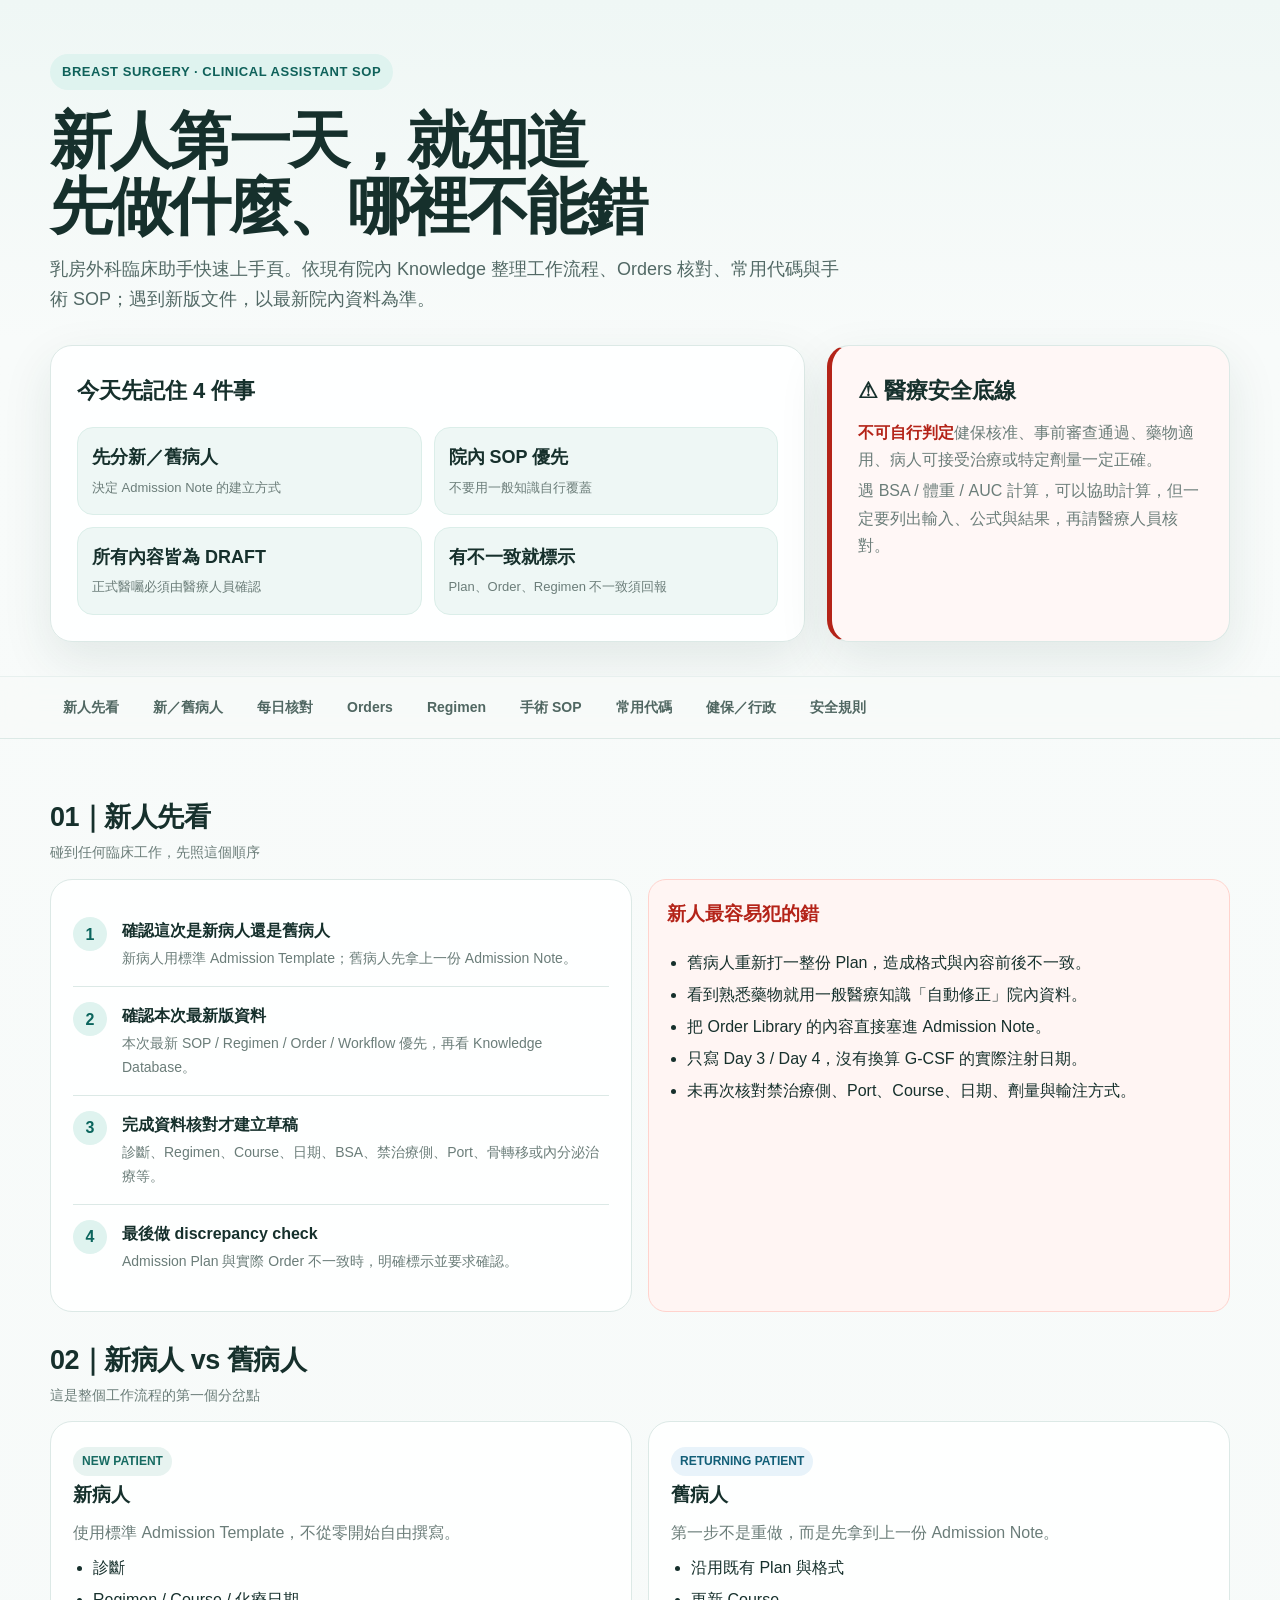
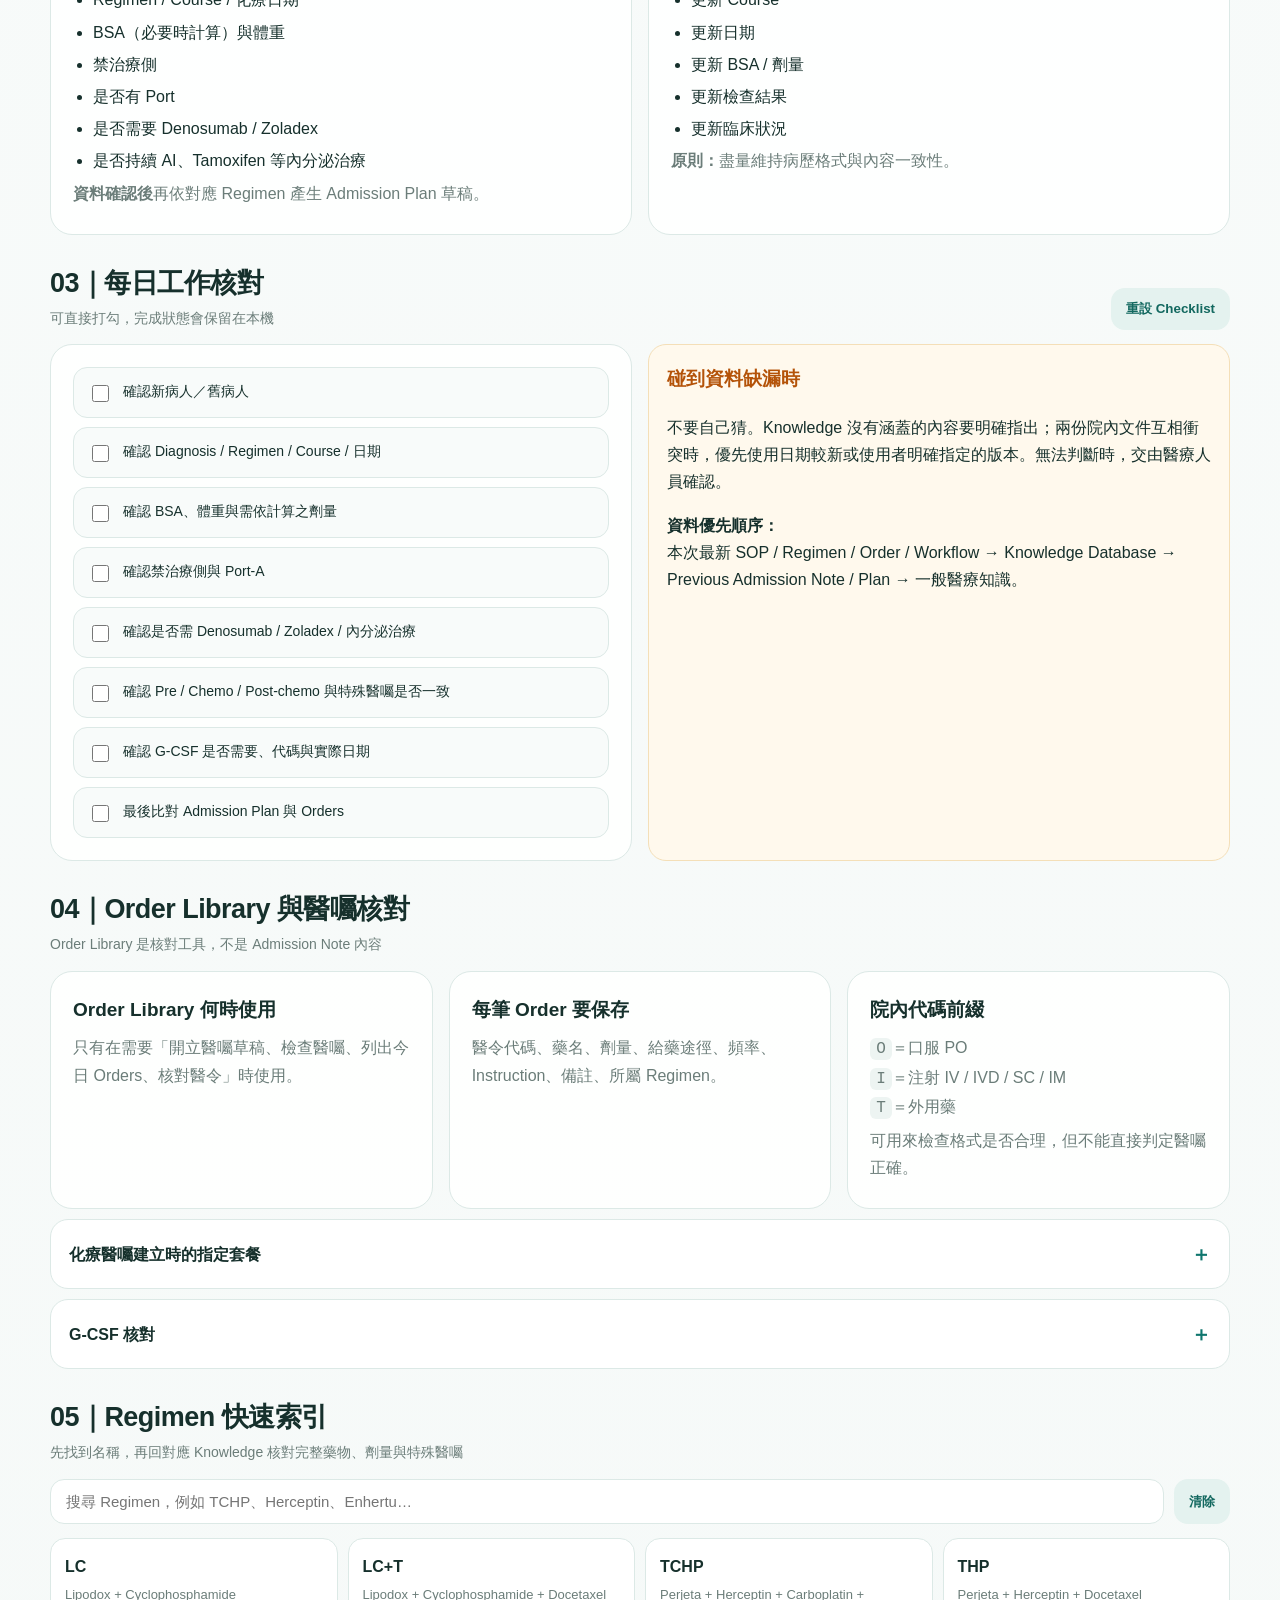
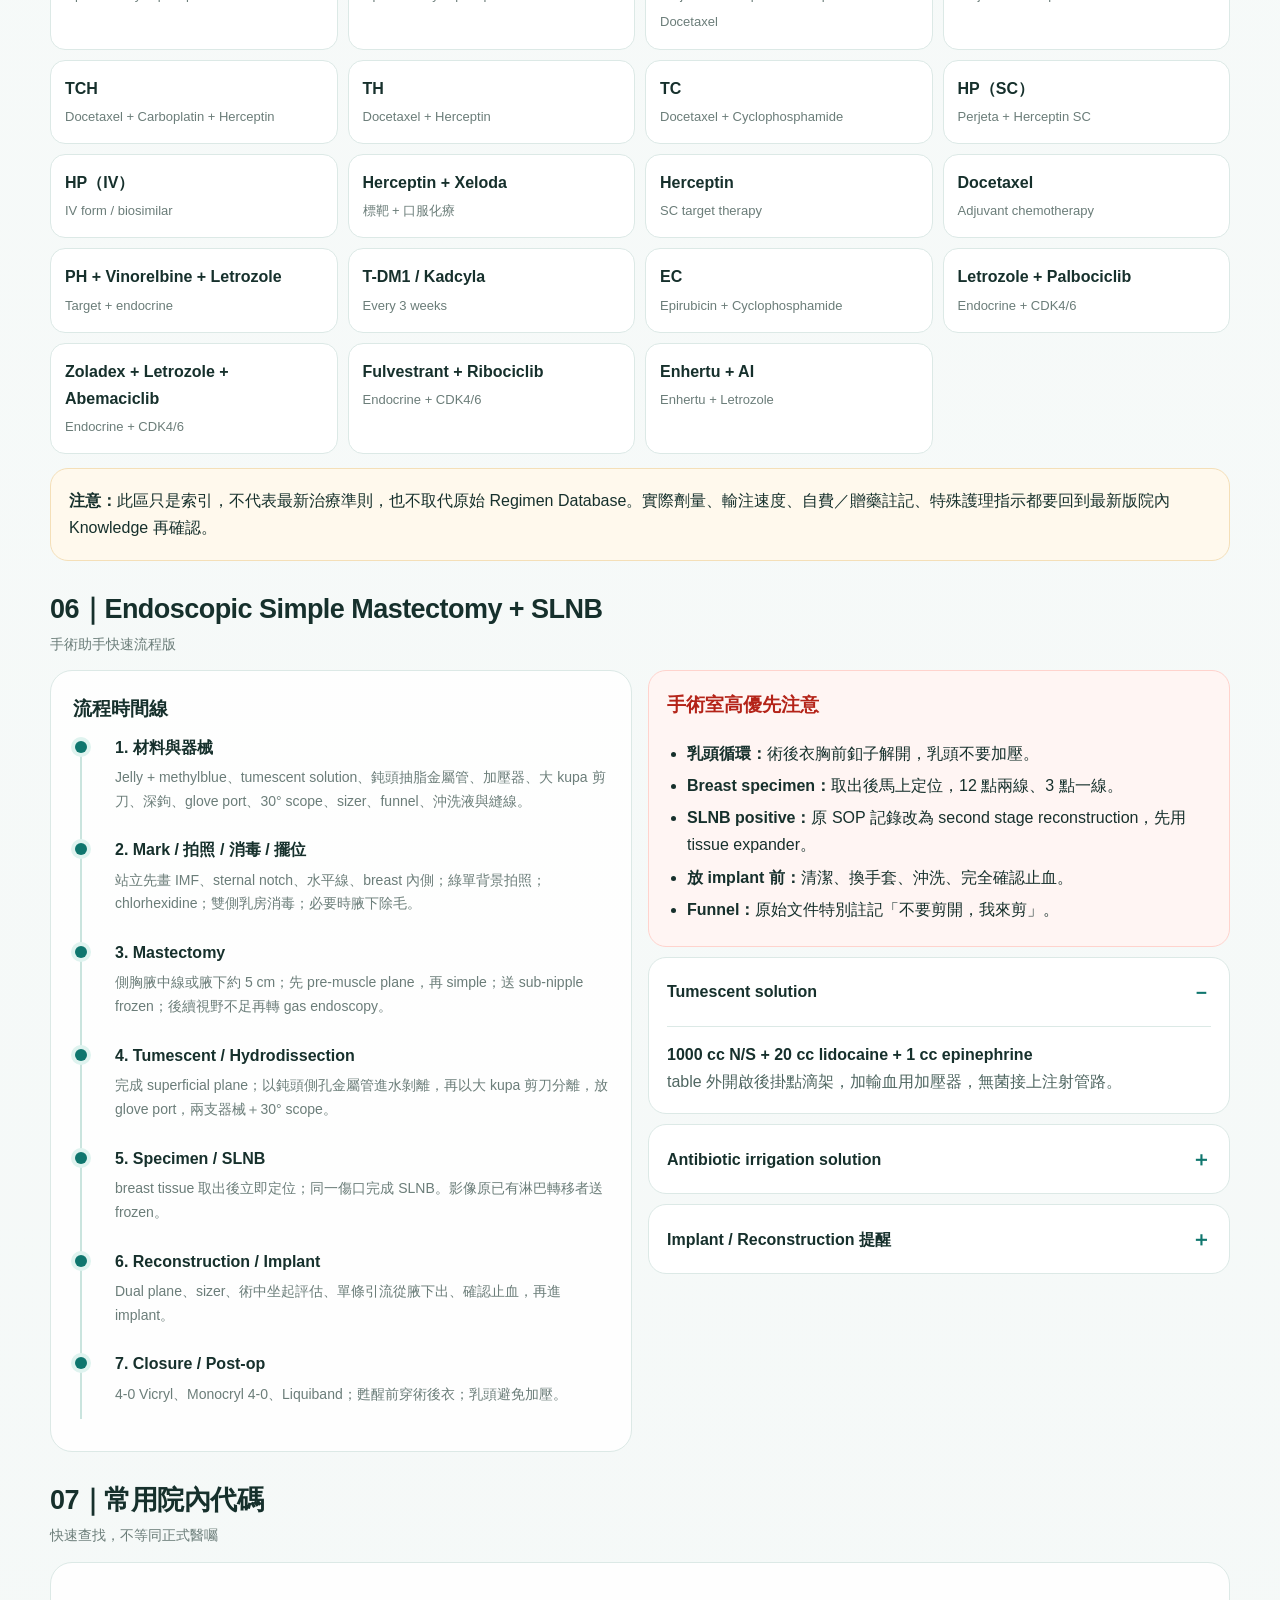
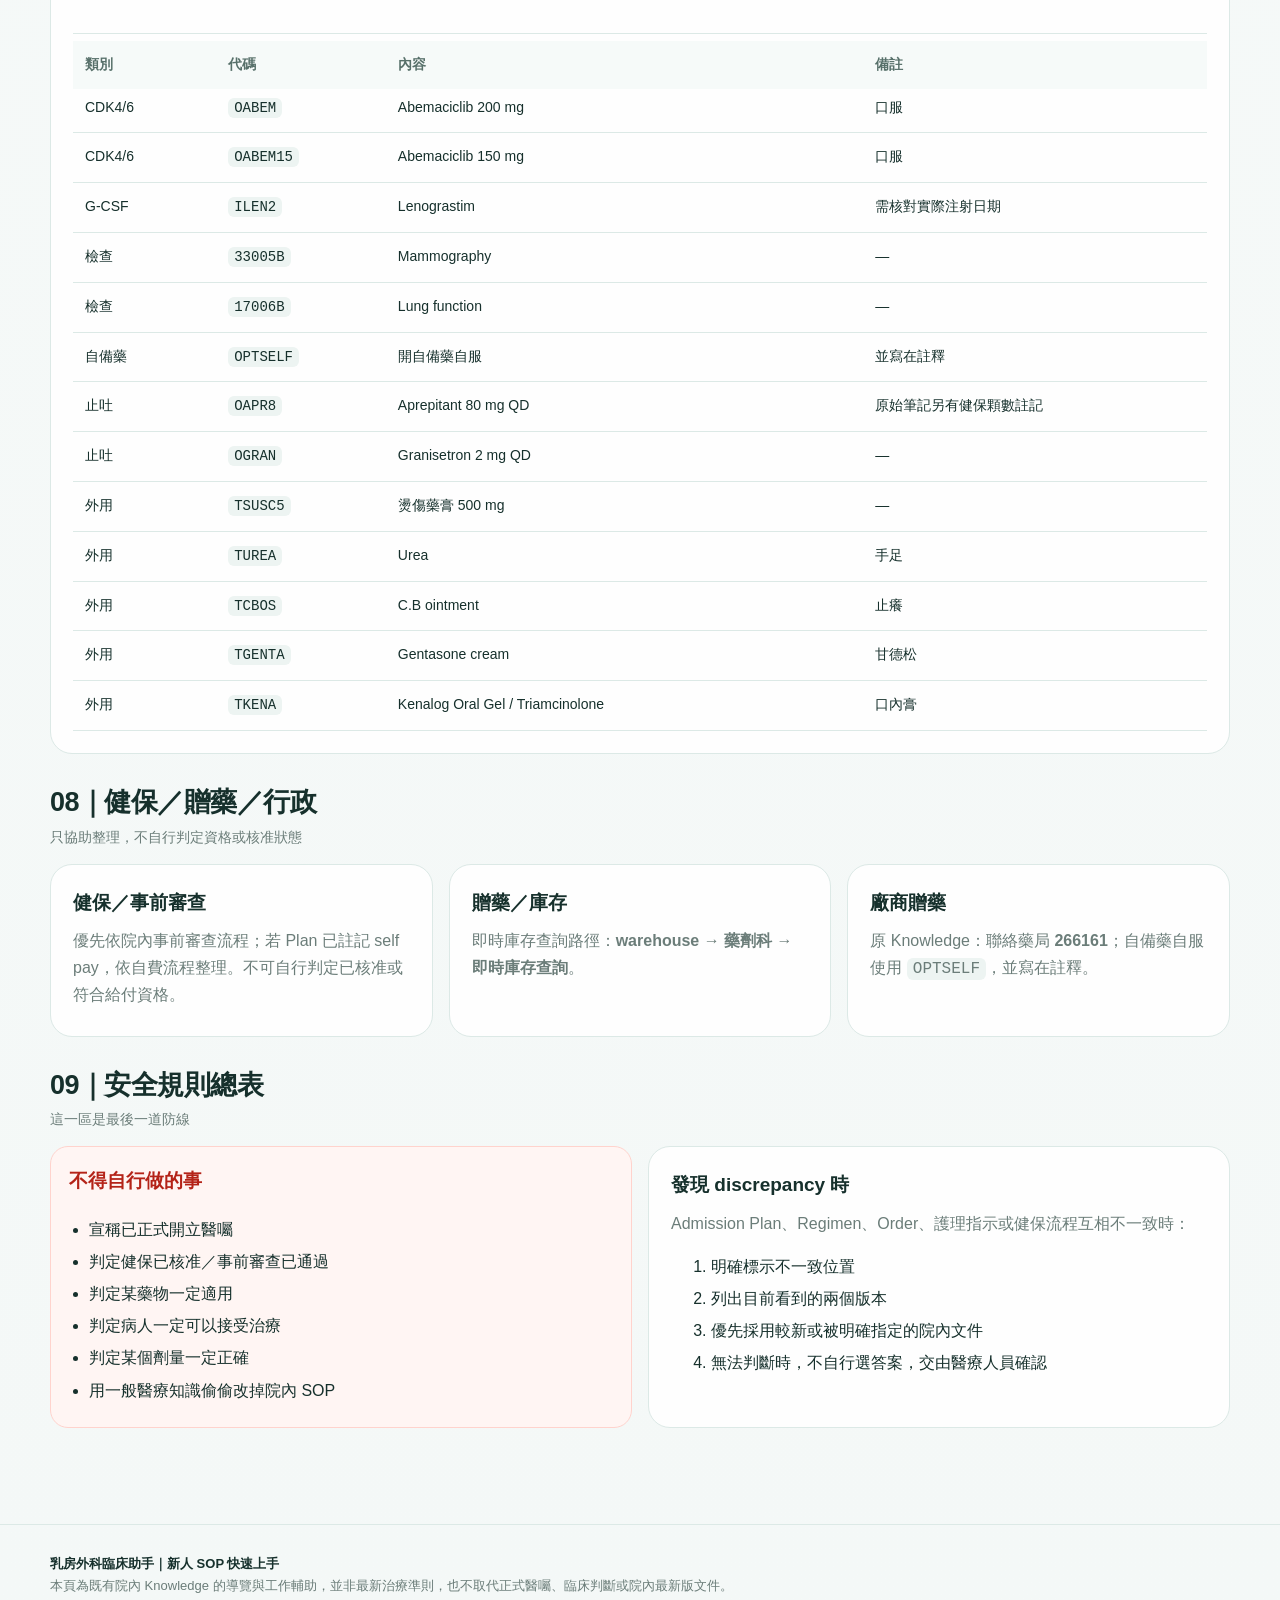
==== index.html @ 79ea1417 "Create clinical assistant SOP onboarding page" ====
<!DOCTYPE html>
<html lang="zh-Hant">
<head>
  <meta charset="UTF-8" />
  <meta name="viewport" content="width=device-width, initial-scale=1.0" />
  <meta name="theme-color" content="#0f766e" />
  <title>乳房外科臨床助手｜新人 SOP 快速上手</title>
  <style>
    :root{
      --bg:#f4f8f7;--surface:#ffffff;--surface-2:#eef7f5;--ink:#16302c;--muted:#6b7d79;
      --line:#dce9e6;--brand:#0f766e;--brand-2:#155e75;--warn:#b45309;--danger:#b42318;
      --shadow:0 18px 50px rgba(26,70,63,.10);--radius:22px;
    }
    *{box-sizing:border-box}html{scroll-behavior:smooth}body{margin:0;font-family:-apple-system,BlinkMacSystemFont,"Segoe UI","PingFang TC","Noto Sans TC","Microsoft JhengHei",sans-serif;background:linear-gradient(180deg,#eff7f5 0,#f8fbfa 340px,var(--bg) 100%);color:var(--ink);line-height:1.7}
    a{color:inherit;text-decoration:none}.wrap{width:min(1180px,calc(100% - 32px));margin:auto}
    .hero{padding:54px 0 34px}.eyebrow{display:inline-flex;gap:8px;align-items:center;padding:7px 12px;border-radius:999px;background:#dff3ef;color:#0f615a;font-size:13px;font-weight:800;letter-spacing:.04em}
    h1{font-size:clamp(34px,5vw,62px);line-height:1.06;margin:18px 0 14px;letter-spacing:-.04em;max-width:850px}.lead{font-size:18px;color:#526965;max-width:800px;margin:0}.hero-grid{display:grid;grid-template-columns:1.5fr .8fr;gap:22px;align-items:stretch;margin-top:30px}
    .hero-card,.card,.panel{background:rgba(255,255,255,.92);border:1px solid var(--line);border-radius:var(--radius);box-shadow:var(--shadow)}.hero-card{padding:26px}.hero-card h2,.card h2{margin:0 0 10px;font-size:22px}.hero-card p{margin:4px 0;color:var(--muted)}
    .alert{border-left:5px solid var(--danger);background:#fff7f6}.alert strong{color:var(--danger)}
    .mini-grid{display:grid;grid-template-columns:repeat(2,1fr);gap:12px;margin-top:18px}.metric{padding:14px;border-radius:16px;background:var(--surface-2);border:1px solid #dbeee9}.metric b{display:block;font-size:18px}.metric span{font-size:13px;color:var(--muted)}
    .sticky{position:sticky;top:0;z-index:20;background:rgba(247,250,249,.88);backdrop-filter:blur(16px);border-top:1px solid rgba(220,233,230,.6);border-bottom:1px solid var(--line)}.nav{display:flex;gap:8px;overflow:auto;padding:10px 0;scrollbar-width:none}.nav::-webkit-scrollbar{display:none}.nav a{white-space:nowrap;padding:9px 13px;border-radius:999px;color:#506762;font-size:14px;font-weight:750}.nav a:hover{background:#e7f3f0;color:var(--brand)}
    main{padding:30px 0 70px}.section{scroll-margin-top:74px;margin:26px 0}.section-head{display:flex;justify-content:space-between;gap:20px;align-items:end;margin-bottom:14px}.section-head h2{margin:0;font-size:27px;letter-spacing:-.02em}.section-head p{margin:0;color:var(--muted);font-size:14px}
    .grid-2{display:grid;grid-template-columns:repeat(2,1fr);gap:16px}.grid-3{display:grid;grid-template-columns:repeat(3,1fr);gap:16px}.card{padding:22px;box-shadow:none}.card h3{margin:0 0 8px;font-size:19px}.card p{margin:5px 0;color:var(--muted)}.tag{display:inline-block;padding:4px 9px;border-radius:999px;background:#e7f3f0;color:#176b62;font-size:12px;font-weight:800;margin:3px 4px 3px 0}.tag.orange{background:#fff3df;color:#9a5a00}.tag.red{background:#ffebe8;color:#a6362b}.tag.blue{background:#e8f3fa;color:#135f78}
    .step{display:flex;gap:15px;padding:15px 0;border-bottom:1px solid var(--line)}.step:last-child{border-bottom:0}.num{width:34px;height:34px;border-radius:50%;display:grid;place-items:center;flex:0 0 34px;background:#dff3ef;color:#0b655d;font-weight:900}.step h4{margin:0 0 3px;font-size:16px}.step p{margin:0;color:var(--muted);font-size:14px}
    ul.clean{margin:8px 0 0;padding-left:20px}.clean li{margin:5px 0}.danger-box{background:#fff5f3;border:1px solid #ffd3cd;border-radius:18px;padding:18px}.danger-box h3{color:var(--danger);margin-top:0}.warning-box{background:#fff9ed;border:1px solid #f4dfb8;border-radius:18px;padding:18px}.warning-box h3{color:var(--warn);margin-top:0}
    details{background:#fff;border:1px solid var(--line);border-radius:18px;padding:0 18px;margin:10px 0}summary{cursor:pointer;font-weight:850;padding:17px 0;list-style:none;display:flex;justify-content:space-between;gap:16px;align-items:center}summary::-webkit-details-marker{display:none}summary::after{content:"＋";color:var(--brand);font-size:20px}details[open] summary::after{content:"－"}.detail-body{border-top:1px solid var(--line);padding:14px 0 18px;color:#4f6661}.detail-body strong{color:var(--ink)}
    .checklist{display:grid;gap:9px}.check{display:flex;gap:11px;align-items:flex-start;padding:12px 14px;border-radius:14px;background:#f8fbfa;border:1px solid var(--line)}.check input{margin-top:5px;width:17px;height:17px;accent-color:var(--brand)}.check span{font-size:14px}.check.done span{text-decoration:line-through;color:#879691}
    .toolbar{display:flex;gap:10px;flex-wrap:wrap;margin-bottom:14px}.search{flex:1;min-width:220px;border:1px solid var(--line);background:#fff;padding:13px 15px;border-radius:14px;font-size:15px;outline:none}.search:focus{border-color:#7ebeb5;box-shadow:0 0 0 4px #dff3ef}.btn{border:0;border-radius:14px;padding:12px 15px;font-weight:800;cursor:pointer;background:#e4f2ef;color:#12685f}.btn:hover{filter:brightness(.98)}
    .ref-grid{display:grid;grid-template-columns:repeat(4,1fr);gap:10px}.ref{background:#fff;border:1px solid var(--line);border-radius:15px;padding:14px}.ref b{display:block}.ref span{color:var(--muted);font-size:13px}.ref.hide{display:none}
    table{width:100%;border-collapse:collapse;font-size:14px}th,td{text-align:left;padding:12px;border-bottom:1px solid var(--line);vertical-align:top}th{color:#57706a;background:#f6faf9;position:sticky;top:56px}code{font-family:ui-monospace,SFMono-Regular,Menlo,monospace;background:#edf4f2;padding:2px 6px;border-radius:6px}
    .timeline{position:relative;padding-left:18px}.timeline::before{content:"";position:absolute;left:7px;top:10px;bottom:10px;width:2px;background:#cae4de}.tl{position:relative;padding:0 0 18px 24px}.tl::before{content:"";position:absolute;left:-16px;top:7px;width:12px;height:12px;border-radius:50%;background:var(--brand);box-shadow:0 0 0 4px #dff3ef}.tl h4{margin:0 0 4px}.tl p,.tl li{color:var(--muted);font-size:14px}
    .footer{border-top:1px solid var(--line);padding:28px 0 50px;color:var(--muted);font-size:13px}.footer strong{color:var(--ink)}
    .top-btn{position:fixed;right:18px;bottom:18px;width:44px;height:44px;border:0;border-radius:50%;background:#123f39;color:white;box-shadow:var(--shadow);cursor:pointer;display:none}
    @media(max-width:900px){.hero-grid,.grid-2,.grid-3{grid-template-columns:1fr}.ref-grid{grid-template-columns:repeat(2,1fr)}.section-head{display:block}.section-head p{margin-top:4px}.hero{padding-top:34px}}
    @media(max-width:560px){.wrap{width:min(100% - 20px,1180px)}.hero-card,.card{padding:18px}.mini-grid,.ref-grid{grid-template-columns:1fr}h1{font-size:38px}.lead{font-size:16px}.nav a{font-size:13px;padding:8px 10px}th{top:52px}}
  </style>
</head>
<body>
  <header class="hero">
    <div class="wrap">
      <span class="eyebrow">BREAST SURGERY · CLINICAL ASSISTANT SOP</span>
      <h1>新人第一天，就知道<br>先做什麼、哪裡不能錯</h1>
      <p class="lead">乳房外科臨床助手快速上手頁。依現有院內 Knowledge 整理工作流程、Orders 核對、常用代碼與手術 SOP；遇到新版文件，以最新院內資料為準。</p>
      <div class="hero-grid">
        <div class="hero-card">
          <h2>今天先記住 4 件事</h2>
          <div class="mini-grid">
            <div class="metric"><b>先分新／舊病人</b><span>決定 Admission Note 的建立方式</span></div>
            <div class="metric"><b>院內 SOP 優先</b><span>不要用一般知識自行覆蓋</span></div>
            <div class="metric"><b>所有內容皆為 DRAFT</b><span>正式醫囑必須由醫療人員確認</span></div>
            <div class="metric"><b>有不一致就標示</b><span>Plan、Order、Regimen 不一致須回報</span></div>
          </div>
        </div>
        <div class="hero-card alert">
          <h2>⚠ 醫療安全底線</h2>
          <p><strong>不可自行判定</strong>健保核准、事前審查通過、藥物適用、病人可接受治療或特定劑量一定正確。</p>
          <p>遇 BSA / 體重 / AUC 計算，可以協助計算，但一定要列出輸入、公式與結果，再請醫療人員核對。</p>
        </div>
      </div>
    </div>
  </header>

  <div class="sticky">
    <nav class="wrap nav">
      <a href="#start">新人先看</a><a href="#patients">新／舊病人</a><a href="#daily">每日核對</a><a href="#orders">Orders</a><a href="#regimen">Regimen</a><a href="#surgery">手術 SOP</a><a href="#codes">常用代碼</a><a href="#admin">健保／行政</a><a href="#safety">安全規則</a>
    </nav>
  </div>

  <main class="wrap">
    <section class="section" id="start">
      <div class="section-head"><div><h2>01｜新人先看</h2><p>碰到任何臨床工作，先照這個順序</p></div></div>
      <div class="grid-2">
        <div class="card">
          <div class="step"><span class="num">1</span><div><h4>確認這次是新病人還是舊病人</h4><p>新病人用標準 Admission Template；舊病人先拿上一份 Admission Note。</p></div></div>
          <div class="step"><span class="num">2</span><div><h4>確認本次最新版資料</h4><p>本次最新 SOP / Regimen / Order / Workflow 優先，再看 Knowledge Database。</p></div></div>
          <div class="step"><span class="num">3</span><div><h4>完成資料核對才建立草稿</h4><p>診斷、Regimen、Course、日期、BSA、禁治療側、Port、骨轉移或內分泌治療等。</p></div></div>
          <div class="step"><span class="num">4</span><div><h4>最後做 discrepancy check</h4><p>Admission Plan 與實際 Order 不一致時，明確標示並要求確認。</p></div></div>
        </div>
        <div class="danger-box">
          <h3>新人最容易犯的錯</h3>
          <ul class="clean">
            <li>舊病人重新打一整份 Plan，造成格式與內容前後不一致。</li>
            <li>看到熟悉藥物就用一般醫療知識「自動修正」院內資料。</li>
            <li>把 Order Library 的內容直接塞進 Admission Note。</li>
            <li>只寫 Day 3 / Day 4，沒有換算 G-CSF 的實際注射日期。</li>
            <li>未再次核對禁治療側、Port、Course、日期、劑量與輸注方式。</li>
          </ul>
        </div>
      </div>
    </section>

    <section class="section" id="patients">
      <div class="section-head"><div><h2>02｜新病人 vs 舊病人</h2><p>這是整個工作流程的第一個分岔點</p></div></div>
      <div class="grid-2">
        <div class="card">
          <span class="tag">NEW PATIENT</span>
          <h3>新病人</h3>
          <p>使用標準 Admission Template，不從零開始自由撰寫。</p>
          <ul class="clean">
            <li>診斷</li><li>Regimen / Course / 化療日期</li><li>BSA（必要時計算）與體重</li><li>禁治療側</li><li>是否有 Port</li><li>是否需要 Denosumab / Zoladex</li><li>是否持續 AI、Tamoxifen 等內分泌治療</li>
          </ul>
          <p><strong>資料確認後</strong>再依對應 Regimen 產生 Admission Plan 草稿。</p>
        </div>
        <div class="card">
          <span class="tag blue">RETURNING PATIENT</span>
          <h3>舊病人</h3>
          <p>第一步不是重做，而是先拿到上一份 Admission Note。</p>
          <ul class="clean">
            <li>沿用既有 Plan 與格式</li><li>更新 Course</li><li>更新日期</li><li>更新 BSA / 劑量</li><li>更新檢查結果</li><li>更新臨床狀況</li>
          </ul>
          <p><strong>原則：</strong>盡量維持病歷格式與內容一致性。</p>
        </div>
      </div>
    </section>

    <section class="section" id="daily">
      <div class="section-head"><div><h2>03｜每日工作核對</h2><p>可直接打勾，完成狀態會保留在本機</p></div><button class="btn" id="resetChecks">重設 Checklist</button></div>
      <div class="grid-2">
        <div class="card checklist" id="checklist">
          <label class="check"><input type="checkbox"><span>確認新病人／舊病人</span></label>
          <label class="check"><input type="checkbox"><span>確認 Diagnosis / Regimen / Course / 日期</span></label>
          <label class="check"><input type="checkbox"><span>確認 BSA、體重與需依計算之劑量</span></label>
          <label class="check"><input type="checkbox"><span>確認禁治療側與 Port-A</span></label>
          <label class="check"><input type="checkbox"><span>確認是否需 Denosumab / Zoladex / 內分泌治療</span></label>
          <label class="check"><input type="checkbox"><span>確認 Pre / Chemo / Post-chemo 與特殊醫囑是否一致</span></label>
          <label class="check"><input type="checkbox"><span>確認 G-CSF 是否需要、代碼與實際日期</span></label>
          <label class="check"><input type="checkbox"><span>最後比對 Admission Plan 與 Orders</span></label>
        </div>
        <div class="warning-box">
          <h3>碰到資料缺漏時</h3>
          <p>不要自己猜。Knowledge 沒有涵蓋的內容要明確指出；兩份院內文件互相衝突時，優先使用日期較新或使用者明確指定的版本。無法判斷時，交由醫療人員確認。</p>
          <p><strong>資料優先順序：</strong><br>本次最新 SOP / Regimen / Order / Workflow → Knowledge Database → Previous Admission Note / Plan → 一般醫療知識。</p>
        </div>
      </div>
    </section>

    <section class="section" id="orders">
      <div class="section-head"><div><h2>04｜Order Library 與醫囑核對</h2><p>Order Library 是核對工具，不是 Admission Note 內容</p></div></div>
      <div class="grid-3">
        <div class="card"><h3>Order Library 何時使用</h3><p>只有在需要「開立醫囑草稿、檢查醫囑、列出今日 Orders、核對醫令」時使用。</p></div>
        <div class="card"><h3>每筆 Order 要保存</h3><p>醫令代碼、藥名、劑量、給藥途徑、頻率、Instruction、備註、所屬 Regimen。</p></div>
        <div class="card"><h3>院內代碼前綴</h3><p><code>O</code>＝口服 PO<br><code>I</code>＝注射 IV / IVD / SC / IM<br><code>T</code>＝外用藥</p><p>可用來檢查格式是否合理，但不能直接判定醫囑正確。</p></div>
      </div>
      <details>
        <summary>化療醫囑建立時的指定套餐</summary>
        <div class="detail-body">
          <ul class="clean">
            <li><strong>T-DXd：</strong>[Palliative] T-DXd (Trastuzumab Deruxtecan)</li>
            <li><strong>Lipodox + Cyclophosphamide：</strong>[Neoadjuvant] EC (Lipodox)</li>
            <li><strong>Sacituzumab govitecan：</strong>[Palliative] Sacituzumab govitecan</li>
            <li><strong>Pembrolizumab + Paclitaxel + Carboplatin：</strong>分別建立三個套餐</li>
          </ul>
          <p>完成後再次確認所有藥物、劑量、輸注速度、內容是否與 Admission Plan 一致，再正式開立醫囑。</p>
        </div>
      </details>
      <details>
        <summary>G-CSF 核對</summary>
        <div class="detail-body">
          <p><strong>現有 Knowledge：</strong><code>ILEN2</code> = Lenograstim；文件記錄為 G-CSF 1 vial (250 mcg/vial) SC for 2 days after chemotherapy, day 3 and day 4。</p>
          <p>需依化療日期換算實際注射日期，並確認是否遺漏、醫令代碼是否正確、注射日期是否一致。</p>
        </div>
      </details>
    </section>

    <section class="section" id="regimen">
      <div class="section-head"><div><h2>05｜Regimen 快速索引</h2><p>先找到名稱，再回對應 Knowledge 核對完整藥物、劑量與特殊醫囑</p></div></div>
      <div class="toolbar"><input id="regimenSearch" class="search" placeholder="搜尋 Regimen，例如 TCHP、Herceptin、Enhertu…"><button class="btn" id="clearSearch">清除</button></div>
      <div class="ref-grid" id="regimenGrid">
        <div class="ref" data-key="LC Lipodox Cyclophosphamide"><b>LC</b><span>Lipodox + Cyclophosphamide</span></div>
        <div class="ref" data-key="LC+T Lipodox Cyclophosphamide Docetaxel"><b>LC+T</b><span>Lipodox + Cyclophosphamide + Docetaxel</span></div>
        <div class="ref" data-key="TCHP Perjeta Herceptin Carboplatin Docetaxel"><b>TCHP</b><span>Perjeta + Herceptin + Carboplatin + Docetaxel</span></div>
        <div class="ref" data-key="THP Perjeta Herceptin Docetaxel"><b>THP</b><span>Perjeta + Herceptin + Docetaxel</span></div>
        <div class="ref" data-key="TCH Herceptin Carboplatin Docetaxel"><b>TCH</b><span>Docetaxel + Carboplatin + Herceptin</span></div>
        <div class="ref" data-key="TH Docetaxel Herceptin"><b>TH</b><span>Docetaxel + Herceptin</span></div>
        <div class="ref" data-key="TC Docetaxel Cyclophosphamide"><b>TC</b><span>Docetaxel + Cyclophosphamide</span></div>
        <div class="ref" data-key="HP SC Perjeta Herceptin"><b>HP（SC）</b><span>Perjeta + Herceptin SC</span></div>
        <div class="ref" data-key="HP IV biosimilar 癌吉清 Perjeta Herceptin"><b>HP（IV）</b><span>IV form / biosimilar</span></div>
        <div class="ref" data-key="Herceptin Xeloda"><b>Herceptin + Xeloda</b><span>標靶 + 口服化療</span></div>
        <div class="ref" data-key="Herceptin"><b>Herceptin</b><span>SC target therapy</span></div>
        <div class="ref" data-key="Docetaxel"><b>Docetaxel</b><span>Adjuvant chemotherapy</span></div>
        <div class="ref" data-key="Pertuzumab Herceptin Vinorelbine Letrozole"><b>PH + Vinorelbine + Letrozole</b><span>Target + endocrine</span></div>
        <div class="ref" data-key="T-DM1 Kadcyla Trastuzumab Emtansine"><b>T-DM1 / Kadcyla</b><span>Every 3 weeks</span></div>
        <div class="ref" data-key="EC Epirubicin Cyclophosphamide"><b>EC</b><span>Epirubicin + Cyclophosphamide</span></div>
        <div class="ref" data-key="Letrozole Palbociclib"><b>Letrozole + Palbociclib</b><span>Endocrine + CDK4/6</span></div>
        <div class="ref" data-key="Zoladex Letrozole Abemaciclib"><b>Zoladex + Letrozole + Abemaciclib</b><span>Endocrine + CDK4/6</span></div>
        <div class="ref" data-key="Fulvestrant Ribociclib"><b>Fulvestrant + Ribociclib</b><span>Endocrine + CDK4/6</span></div>
        <div class="ref" data-key="Enhertu AI Letrozole T-DXd"><b>Enhertu + AI</b><span>Enhertu + Letrozole</span></div>
      </div>
      <div class="warning-box" style="margin-top:14px"><strong>注意：</strong>此區只是索引，不代表最新治療準則，也不取代原始 Regimen Database。實際劑量、輸注速度、自費／贈藥註記、特殊護理指示都要回到最新版院內 Knowledge 再確認。</div>
    </section>

    <section class="section" id="surgery">
      <div class="section-head"><div><h2>06｜Endoscopic Simple Mastectomy + SLNB</h2><p>手術助手快速流程版</p></div></div>
      <div class="grid-2">
        <div class="card">
          <h3>流程時間線</h3>
          <div class="timeline">
            <div class="tl"><h4>1. 材料與器械</h4><p>Jelly + methylblue、tumescent solution、鈍頭抽脂金屬管、加壓器、大 kupa 剪刀、深鉤、glove port、30° scope、sizer、funnel、沖洗液與縫線。</p></div>
            <div class="tl"><h4>2. Mark / 拍照 / 消毒 / 擺位</h4><p>站立先畫 IMF、sternal notch、水平線、breast 內側；綠單背景拍照；chlorhexidine；雙側乳房消毒；必要時腋下除毛。</p></div>
            <div class="tl"><h4>3. Mastectomy</h4><p>側胸腋中線或腋下約 5 cm；先 pre-muscle plane，再 simple；送 sub-nipple frozen；後續視野不足再轉 gas endoscopy。</p></div>
            <div class="tl"><h4>4. Tumescent / Hydrodissection</h4><p>完成 superficial plane；以鈍頭側孔金屬管進水剝離，再以大 kupa 剪刀分離，放 glove port，兩支器械＋30° scope。</p></div>
            <div class="tl"><h4>5. Specimen / SLNB</h4><p>breast tissue 取出後立即定位；同一傷口完成 SLNB。影像原已有淋巴轉移者送 frozen。</p></div>
            <div class="tl"><h4>6. Reconstruction / Implant</h4><p>Dual plane、sizer、術中坐起評估、單條引流從腋下出、確認止血，再進 implant。</p></div>
            <div class="tl"><h4>7. Closure / Post-op</h4><p>4-0 Vicryl、Monocryl 4-0、Liquiband；甦醒前穿術後衣；乳頭避免加壓。</p></div>
          </div>
        </div>
        <div>
          <div class="danger-box">
            <h3>手術室高優先注意</h3>
            <ul class="clean">
              <li><strong>乳頭循環：</strong>術後衣胸前釦子解開，乳頭不要加壓。</li>
              <li><strong>Breast specimen：</strong>取出後馬上定位，12 點兩線、3 點一線。</li>
              <li><strong>SLNB positive：</strong>原 SOP 記錄改為 second stage reconstruction，先用 tissue expander。</li>
              <li><strong>放 implant 前：</strong>清潔、換手套、沖洗、完全確認止血。</li>
              <li><strong>Funnel：</strong>原始文件特別註記「不要剪開，我來剪」。</li>
            </ul>
          </div>
          <details open><summary>Tumescent solution</summary><div class="detail-body"><strong>1000 cc N/S + 20 cc lidocaine + 1 cc epinephrine</strong><br>table 外開啟後掛點滴架，加輸血用加壓器，無菌接上注射管路。</div></details>
          <details><summary>Antibiotic irrigation solution</summary><div class="detail-body"><strong>1000 cc Normal saline + 1 g Cefa + 80 mg Genta</strong><br>原 SOP 註記病房需開 anti 過來。</div></details>
          <details><summary>Implant / Reconstruction 提醒</summary><div class="detail-body">Mentor 一代 memory gel；準備多尺寸 sizer；考慮 width（diameter）與 projection；術中可坐起比較外觀與大小。</div></details>
        </div>
      </div>
    </section>

    <section class="section" id="codes">
      <div class="section-head"><div><h2>07｜常用院內代碼</h2><p>快速查找，不等同正式醫囑</p></div></div>
      <div class="card" style="overflow:auto">
        <table>
          <thead><tr><th>類別</th><th>代碼</th><th>內容</th><th>備註</th></tr></thead>
          <tbody>
            <tr><td>停經藥物</td><td><code>IZOLA</code></td><td>Zoladex / Goserelin acetate 3.6 mg/vial</td><td>依實際醫囑核對</td></tr>
            <tr><td>CDK4/6</td><td><code>OABEM</code></td><td>Abemaciclib 200 mg</td><td>口服</td></tr>
            <tr><td>CDK4/6</td><td><code>OABEM15</code></td><td>Abemaciclib 150 mg</td><td>口服</td></tr>
            <tr><td>G-CSF</td><td><code>ILEN2</code></td><td>Lenograstim</td><td>需核對實際注射日期</td></tr>
            <tr><td>檢查</td><td><code>33005B</code></td><td>Mammography</td><td>—</td></tr>
            <tr><td>檢查</td><td><code>17006B</code></td><td>Lung function</td><td>—</td></tr>
            <tr><td>自備藥</td><td><code>OPTSELF</code></td><td>開自備藥自服</td><td>並寫在註釋</td></tr>
            <tr><td>止吐</td><td><code>OAPR8</code></td><td>Aprepitant 80 mg QD</td><td>原始筆記另有健保顆數註記</td></tr>
            <tr><td>止吐</td><td><code>OGRAN</code></td><td>Granisetron 2 mg QD</td><td>—</td></tr>
            <tr><td>外用</td><td><code>TSUSC5</code></td><td>燙傷藥膏 500 mg</td><td>—</td></tr>
            <tr><td>外用</td><td><code>TUREA</code></td><td>Urea</td><td>手足</td></tr>
            <tr><td>外用</td><td><code>TCBOS</code></td><td>C.B ointment</td><td>止癢</td></tr>
            <tr><td>外用</td><td><code>TGENTA</code></td><td>Gentasone cream</td><td>甘德松</td></tr>
            <tr><td>外用</td><td><code>TKENA</code></td><td>Kenalog Oral Gel / Triamcinolone</td><td>口內膏</td></tr>
          </tbody>
        </table>
      </div>
    </section>

    <section class="section" id="admin">
      <div class="section-head"><div><h2>08｜健保／贈藥／行政</h2><p>只協助整理，不自行判定資格或核准狀態</p></div></div>
      <div class="grid-3">
        <div class="card"><h3>健保／事前審查</h3><p>優先依院內事前審查流程；若 Plan 已註記 self pay，依自費流程整理。不可自行判定已核准或符合給付資格。</p></div>
        <div class="card"><h3>贈藥／庫存</h3><p>即時庫存查詢路徑：<strong>warehouse → 藥劑科 → 即時庫存查詢</strong>。</p></div>
        <div class="card"><h3>廠商贈藥</h3><p>原 Knowledge：聯絡藥局 <strong>266161</strong>；自備藥自服使用 <code>OPTSELF</code>，並寫在註釋。</p></div>
      </div>
    </section>

    <section class="section" id="safety">
      <div class="section-head"><div><h2>09｜安全規則總表</h2><p>這一區是最後一道防線</p></div></div>
      <div class="grid-2">
        <div class="danger-box">
          <h3>不得自行做的事</h3>
          <ul class="clean">
            <li>宣稱已正式開立醫囑</li>
            <li>判定健保已核准／事前審查已通過</li>
            <li>判定某藥物一定適用</li>
            <li>判定病人一定可以接受治療</li>
            <li>判定某個劑量一定正確</li>
            <li>用一般醫療知識偷偷改掉院內 SOP</li>
          </ul>
        </div>
        <div class="card">
          <h3>發現 discrepancy 時</h3>
          <p>Admission Plan、Regimen、Order、護理指示或健保流程互相不一致時：</p>
          <ol class="clean">
            <li>明確標示不一致位置</li>
            <li>列出目前看到的兩個版本</li>
            <li>優先採用較新或被明確指定的院內文件</li>
            <li>無法判斷時，不自行選答案，交由醫療人員確認</li>
          </ol>
        </div>
      </div>
    </section>
  </main>

  <footer class="footer"><div class="wrap"><strong>乳房外科臨床助手｜新人 SOP 快速上手</strong><br>本頁為既有院內 Knowledge 的導覽與工作輔助，並非最新治療準則，也不取代正式醫囑、臨床判斷或院內最新版文件。</div></footer>
  <button class="top-btn" id="topBtn" aria-label="回到頂端">↑</button>

  <script>
    const checks=[...document.querySelectorAll('#checklist input')];
    const key='doctor-onboarding-checks-v1';
    const saved=JSON.parse(localStorage.getItem(key)||'[]');
    checks.forEach((c,i)=>{c.checked=!!saved[i];c.parentElement.classList.toggle('done',c.checked);c.addEventListener('change',()=>{c.parentElement.classList.toggle('done',c.checked);localStorage.setItem(key,JSON.stringify(checks.map(x=>x.checked)));});});
    document.getElementById('resetChecks').onclick=()=>{checks.forEach(c=>{c.checked=false;c.parentElement.classList.remove('done')});localStorage.removeItem(key)};

    const search=document.getElementById('regimenSearch');
    const refs=[...document.querySelectorAll('#regimenGrid .ref')];
    function filterRefs(){const q=search.value.trim().toLowerCase();refs.forEach(el=>el.classList.toggle('hide',q&&!el.dataset.key.toLowerCase().includes(q)));}
    search.addEventListener('input',filterRefs);document.getElementById('clearSearch').onclick=()=>{search.value='';filterRefs();search.focus()};

    const topBtn=document.getElementById('topBtn');
    addEventListener('scroll',()=>topBtn.style.display=scrollY>700?'block':'none');
    topBtn.onclick=()=>scrollTo({top:0,behavior:'smooth'});
  </script>
</body>
</html>
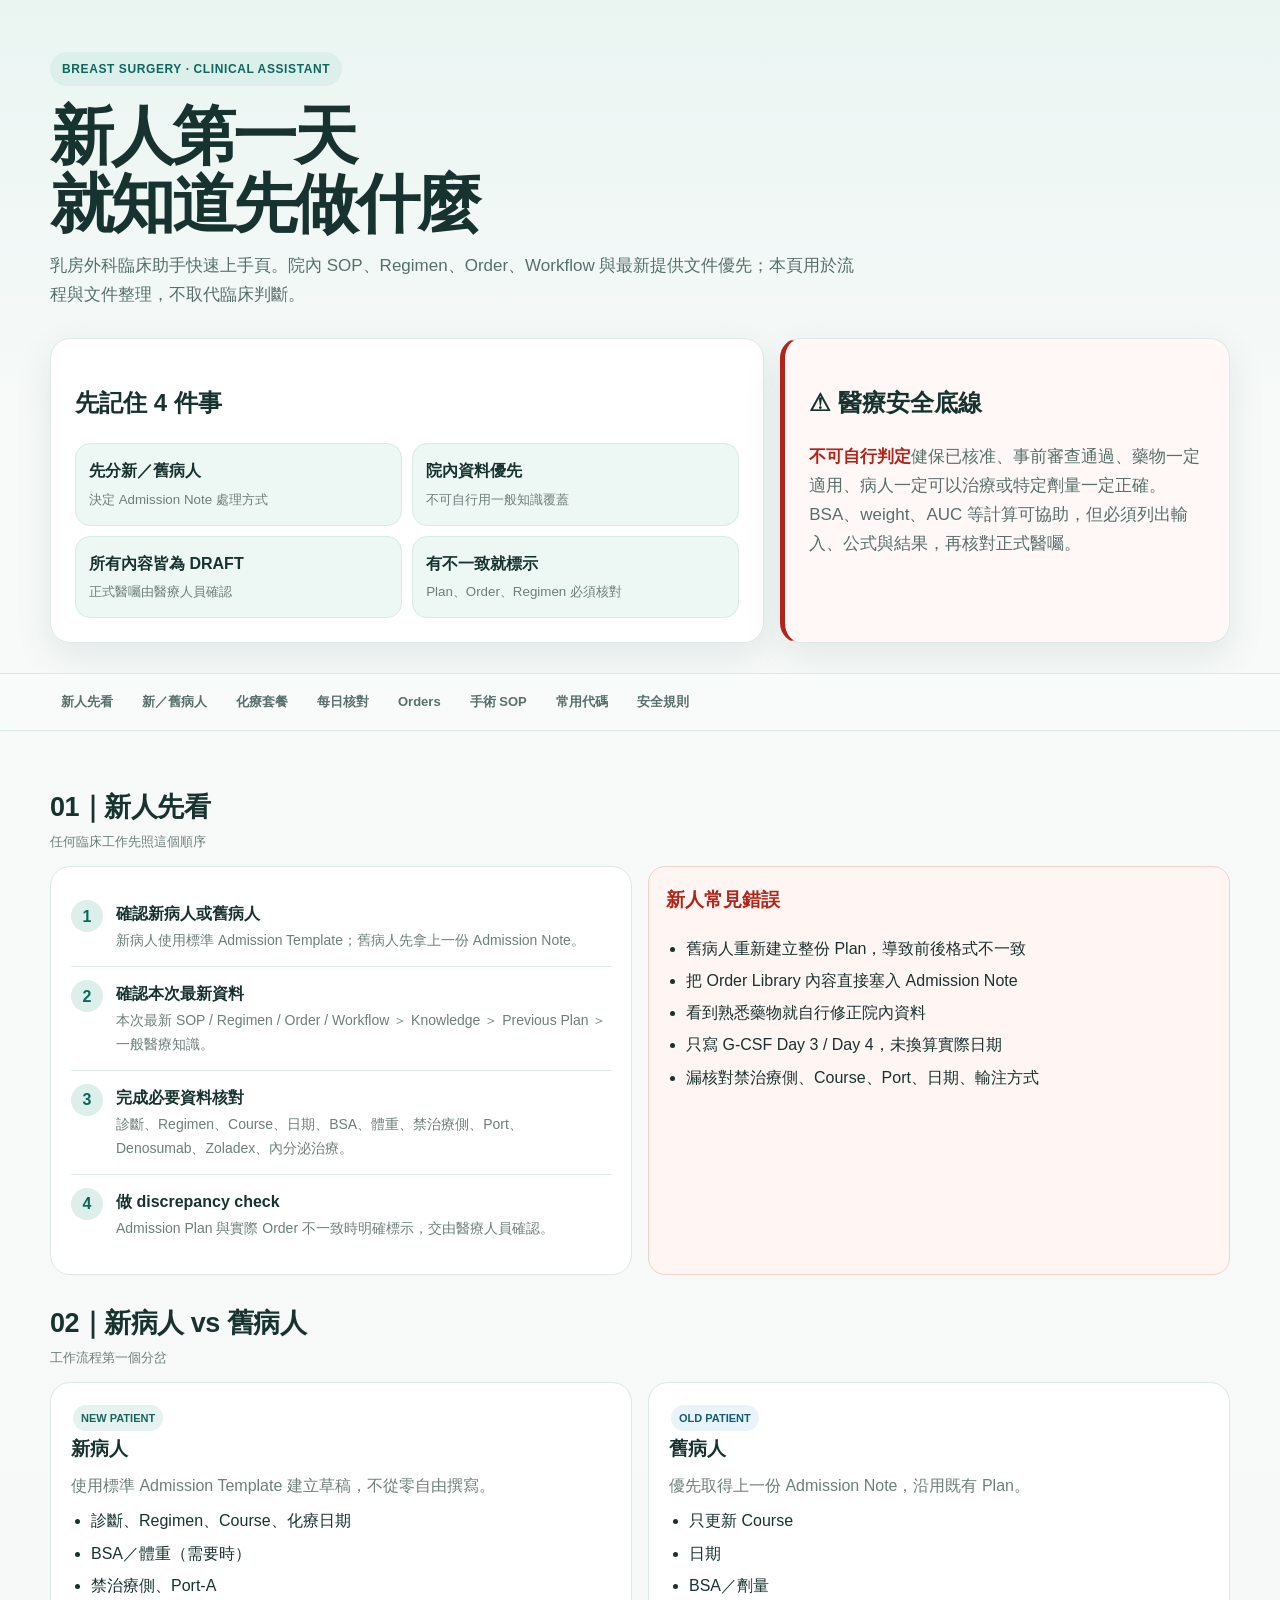
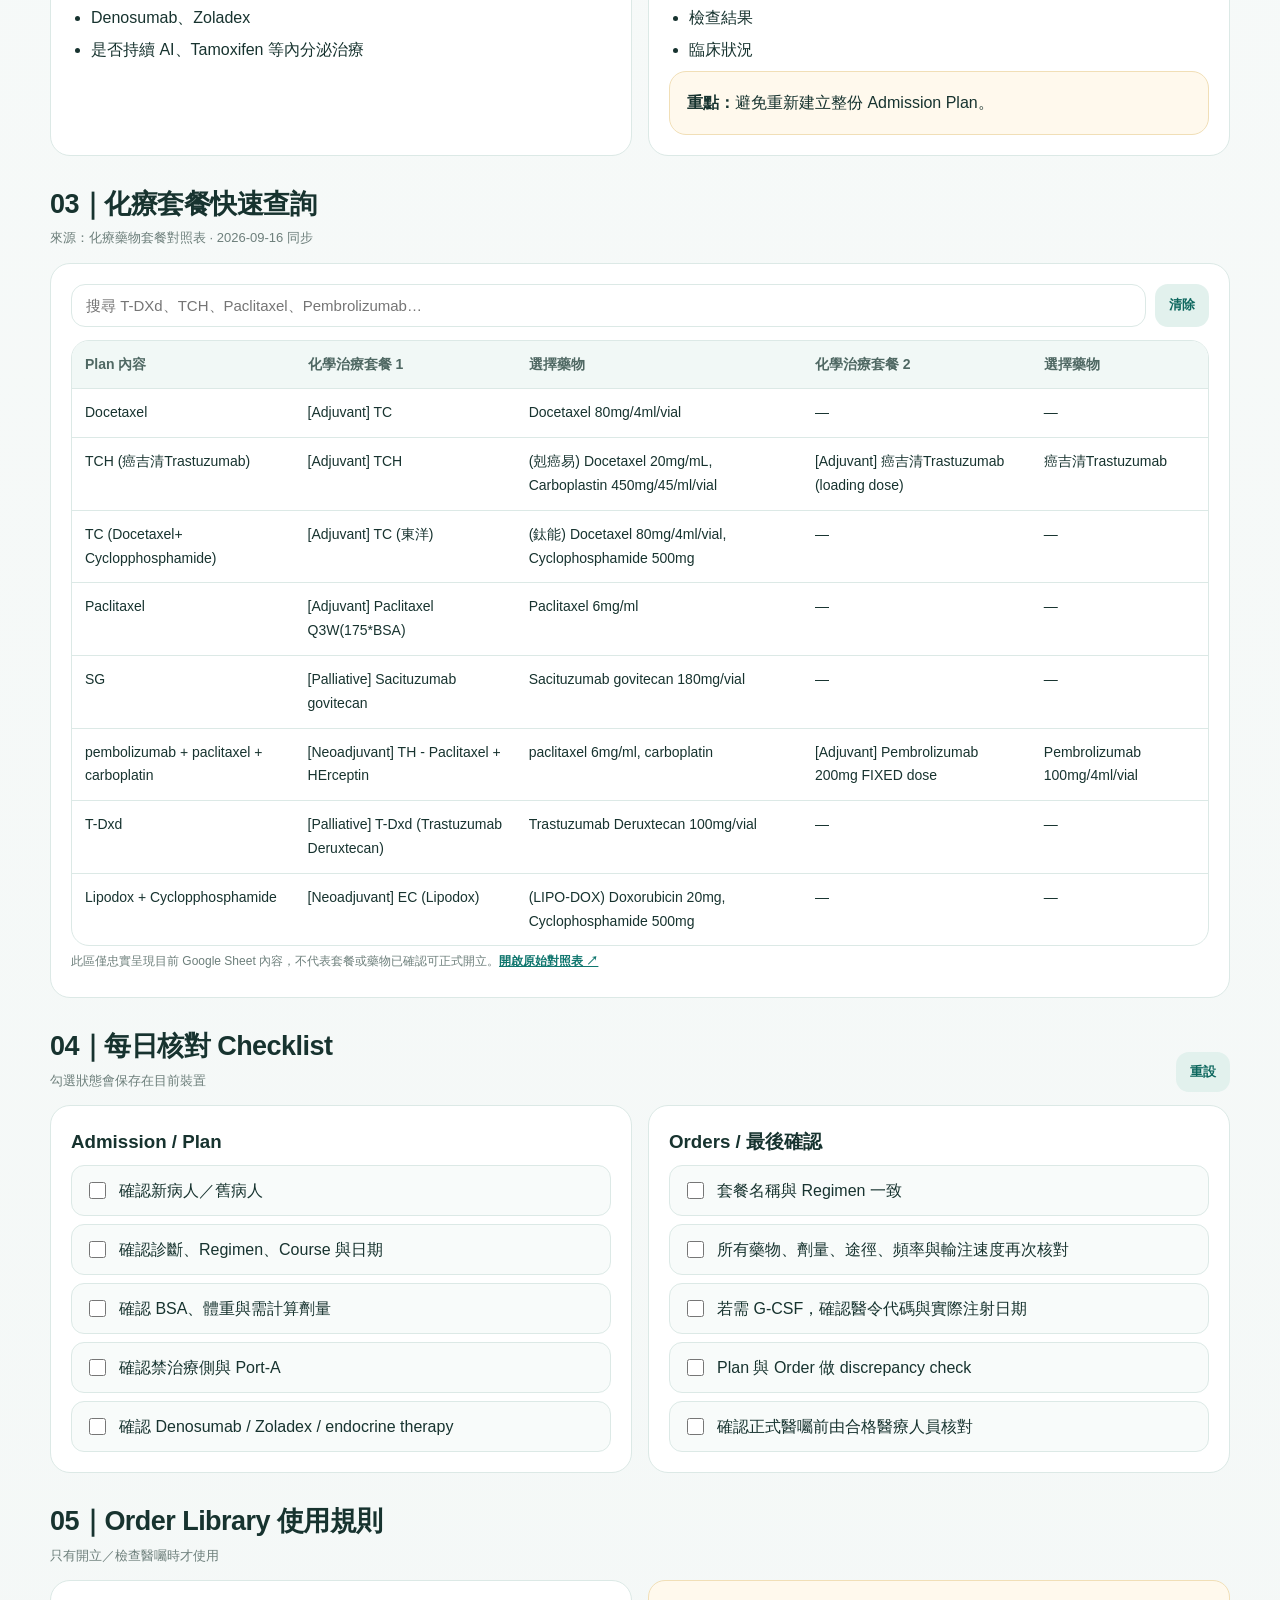
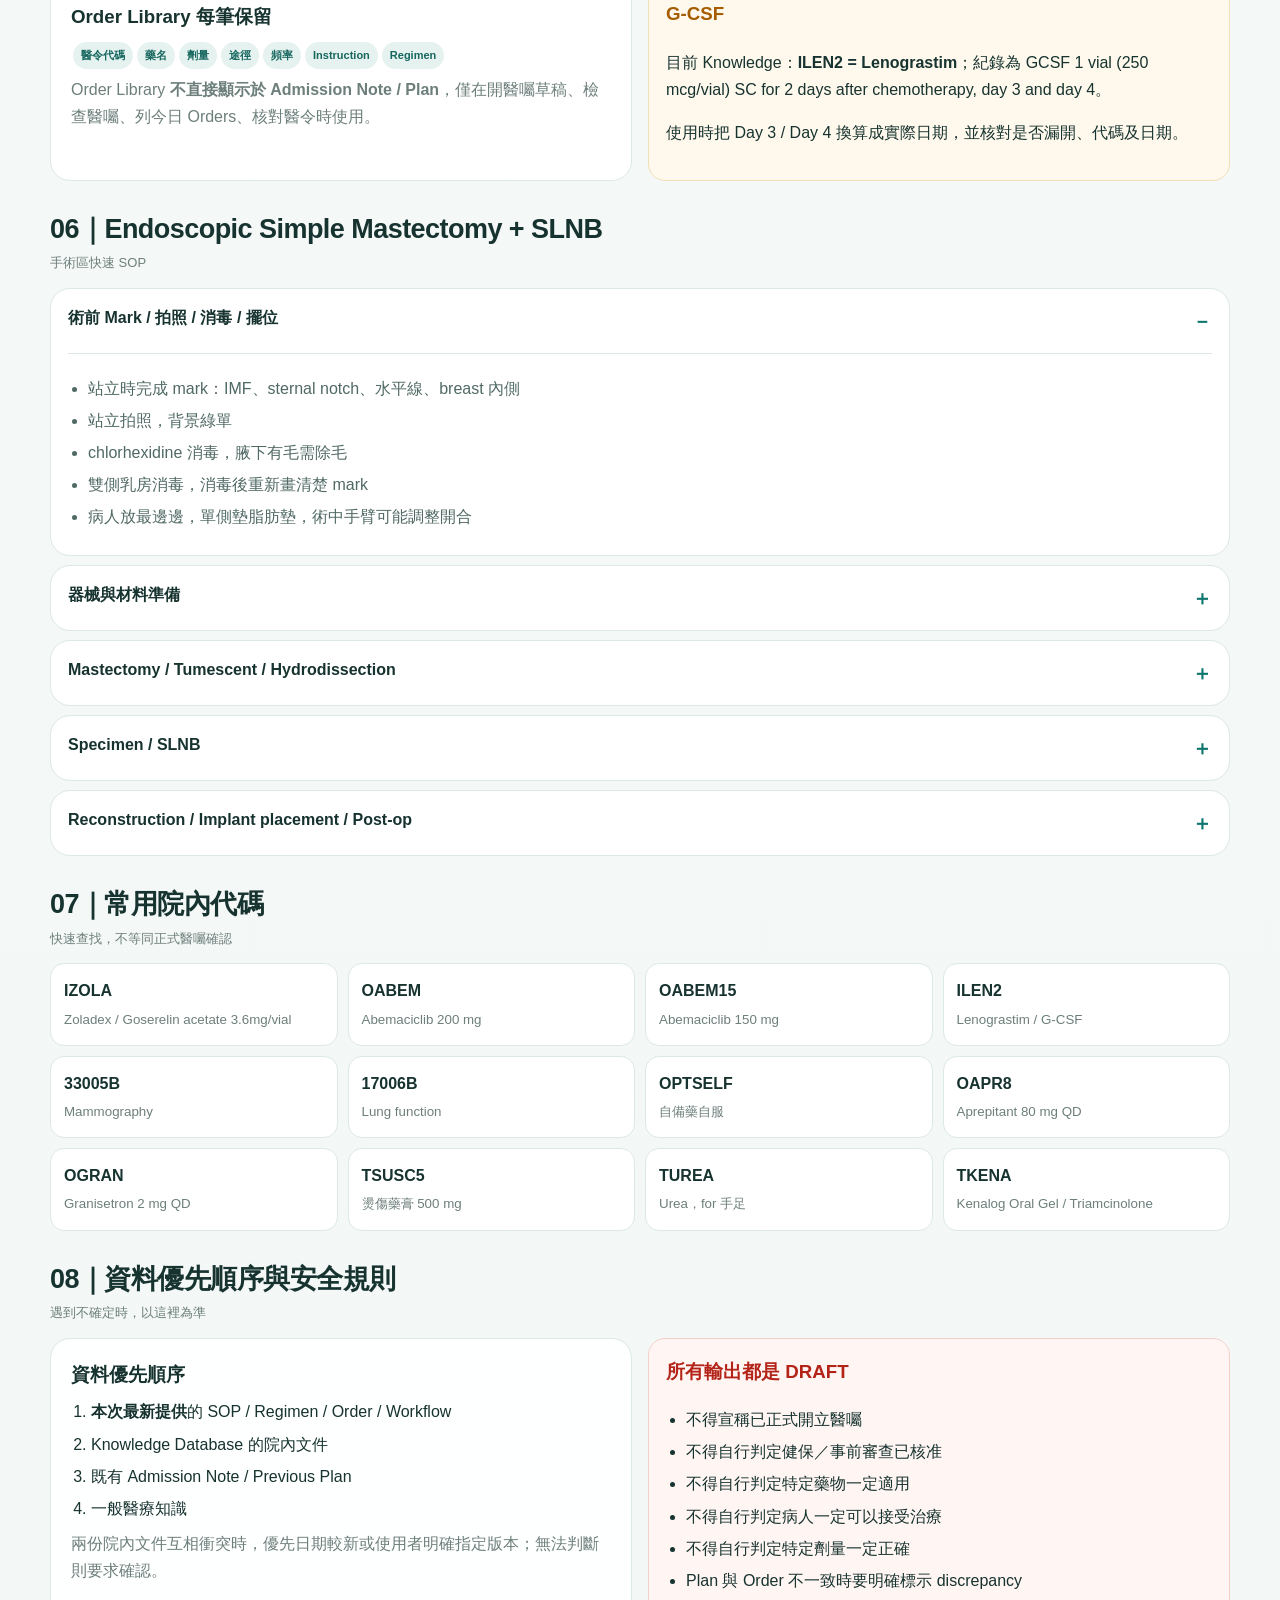
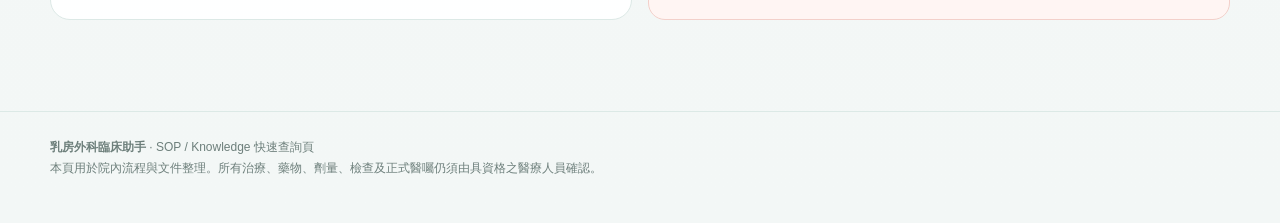
==== commit 01301689: "Update SOP dashboard with chemotherapy package lookup" ====
--- a/index.html
+++ b/index.html
@@ -1,307 +1,121 @@
 <!DOCTYPE html>
 <html lang="zh-Hant">
 <head>
-  <meta charset="UTF-8" />
-  <meta name="viewport" content="width=device-width, initial-scale=1.0" />
-  <meta name="theme-color" content="#0f766e" />
-  <title>乳房外科臨床助手｜新人 SOP 快速上手</title>
-  <style>
-    :root{
-      --bg:#f4f8f7;--surface:#ffffff;--surface-2:#eef7f5;--ink:#16302c;--muted:#6b7d79;
-      --line:#dce9e6;--brand:#0f766e;--brand-2:#155e75;--warn:#b45309;--danger:#b42318;
-      --shadow:0 18px 50px rgba(26,70,63,.10);--radius:22px;
-    }
-    *{box-sizing:border-box}html{scroll-behavior:smooth}body{margin:0;font-family:-apple-system,BlinkMacSystemFont,"Segoe UI","PingFang TC","Noto Sans TC","Microsoft JhengHei",sans-serif;background:linear-gradient(180deg,#eff7f5 0,#f8fbfa 340px,var(--bg) 100%);color:var(--ink);line-height:1.7}
-    a{color:inherit;text-decoration:none}.wrap{width:min(1180px,calc(100% - 32px));margin:auto}
-    .hero{padding:54px 0 34px}.eyebrow{display:inline-flex;gap:8px;align-items:center;padding:7px 12px;border-radius:999px;background:#dff3ef;color:#0f615a;font-size:13px;font-weight:800;letter-spacing:.04em}
-    h1{font-size:clamp(34px,5vw,62px);line-height:1.06;margin:18px 0 14px;letter-spacing:-.04em;max-width:850px}.lead{font-size:18px;color:#526965;max-width:800px;margin:0}.hero-grid{display:grid;grid-template-columns:1.5fr .8fr;gap:22px;align-items:stretch;margin-top:30px}
-    .hero-card,.card,.panel{background:rgba(255,255,255,.92);border:1px solid var(--line);border-radius:var(--radius);box-shadow:var(--shadow)}.hero-card{padding:26px}.hero-card h2,.card h2{margin:0 0 10px;font-size:22px}.hero-card p{margin:4px 0;color:var(--muted)}
-    .alert{border-left:5px solid var(--danger);background:#fff7f6}.alert strong{color:var(--danger)}
-    .mini-grid{display:grid;grid-template-columns:repeat(2,1fr);gap:12px;margin-top:18px}.metric{padding:14px;border-radius:16px;background:var(--surface-2);border:1px solid #dbeee9}.metric b{display:block;font-size:18px}.metric span{font-size:13px;color:var(--muted)}
-    .sticky{position:sticky;top:0;z-index:20;background:rgba(247,250,249,.88);backdrop-filter:blur(16px);border-top:1px solid rgba(220,233,230,.6);border-bottom:1px solid var(--line)}.nav{display:flex;gap:8px;overflow:auto;padding:10px 0;scrollbar-width:none}.nav::-webkit-scrollbar{display:none}.nav a{white-space:nowrap;padding:9px 13px;border-radius:999px;color:#506762;font-size:14px;font-weight:750}.nav a:hover{background:#e7f3f0;color:var(--brand)}
-    main{padding:30px 0 70px}.section{scroll-margin-top:74px;margin:26px 0}.section-head{display:flex;justify-content:space-between;gap:20px;align-items:end;margin-bottom:14px}.section-head h2{margin:0;font-size:27px;letter-spacing:-.02em}.section-head p{margin:0;color:var(--muted);font-size:14px}
-    .grid-2{display:grid;grid-template-columns:repeat(2,1fr);gap:16px}.grid-3{display:grid;grid-template-columns:repeat(3,1fr);gap:16px}.card{padding:22px;box-shadow:none}.card h3{margin:0 0 8px;font-size:19px}.card p{margin:5px 0;color:var(--muted)}.tag{display:inline-block;padding:4px 9px;border-radius:999px;background:#e7f3f0;color:#176b62;font-size:12px;font-weight:800;margin:3px 4px 3px 0}.tag.orange{background:#fff3df;color:#9a5a00}.tag.red{background:#ffebe8;color:#a6362b}.tag.blue{background:#e8f3fa;color:#135f78}
-    .step{display:flex;gap:15px;padding:15px 0;border-bottom:1px solid var(--line)}.step:last-child{border-bottom:0}.num{width:34px;height:34px;border-radius:50%;display:grid;place-items:center;flex:0 0 34px;background:#dff3ef;color:#0b655d;font-weight:900}.step h4{margin:0 0 3px;font-size:16px}.step p{margin:0;color:var(--muted);font-size:14px}
-    ul.clean{margin:8px 0 0;padding-left:20px}.clean li{margin:5px 0}.danger-box{background:#fff5f3;border:1px solid #ffd3cd;border-radius:18px;padding:18px}.danger-box h3{color:var(--danger);margin-top:0}.warning-box{background:#fff9ed;border:1px solid #f4dfb8;border-radius:18px;padding:18px}.warning-box h3{color:var(--warn);margin-top:0}
-    details{background:#fff;border:1px solid var(--line);border-radius:18px;padding:0 18px;margin:10px 0}summary{cursor:pointer;font-weight:850;padding:17px 0;list-style:none;display:flex;justify-content:space-between;gap:16px;align-items:center}summary::-webkit-details-marker{display:none}summary::after{content:"＋";color:var(--brand);font-size:20px}details[open] summary::after{content:"－"}.detail-body{border-top:1px solid var(--line);padding:14px 0 18px;color:#4f6661}.detail-body strong{color:var(--ink)}
-    .checklist{display:grid;gap:9px}.check{display:flex;gap:11px;align-items:flex-start;padding:12px 14px;border-radius:14px;background:#f8fbfa;border:1px solid var(--line)}.check input{margin-top:5px;width:17px;height:17px;accent-color:var(--brand)}.check span{font-size:14px}.check.done span{text-decoration:line-through;color:#879691}
-    .toolbar{display:flex;gap:10px;flex-wrap:wrap;margin-bottom:14px}.search{flex:1;min-width:220px;border:1px solid var(--line);background:#fff;padding:13px 15px;border-radius:14px;font-size:15px;outline:none}.search:focus{border-color:#7ebeb5;box-shadow:0 0 0 4px #dff3ef}.btn{border:0;border-radius:14px;padding:12px 15px;font-weight:800;cursor:pointer;background:#e4f2ef;color:#12685f}.btn:hover{filter:brightness(.98)}
-    .ref-grid{display:grid;grid-template-columns:repeat(4,1fr);gap:10px}.ref{background:#fff;border:1px solid var(--line);border-radius:15px;padding:14px}.ref b{display:block}.ref span{color:var(--muted);font-size:13px}.ref.hide{display:none}
-    table{width:100%;border-collapse:collapse;font-size:14px}th,td{text-align:left;padding:12px;border-bottom:1px solid var(--line);vertical-align:top}th{color:#57706a;background:#f6faf9;position:sticky;top:56px}code{font-family:ui-monospace,SFMono-Regular,Menlo,monospace;background:#edf4f2;padding:2px 6px;border-radius:6px}
-    .timeline{position:relative;padding-left:18px}.timeline::before{content:"";position:absolute;left:7px;top:10px;bottom:10px;width:2px;background:#cae4de}.tl{position:relative;padding:0 0 18px 24px}.tl::before{content:"";position:absolute;left:-16px;top:7px;width:12px;height:12px;border-radius:50%;background:var(--brand);box-shadow:0 0 0 4px #dff3ef}.tl h4{margin:0 0 4px}.tl p,.tl li{color:var(--muted);font-size:14px}
-    .footer{border-top:1px solid var(--line);padding:28px 0 50px;color:var(--muted);font-size:13px}.footer strong{color:var(--ink)}
-    .top-btn{position:fixed;right:18px;bottom:18px;width:44px;height:44px;border:0;border-radius:50%;background:#123f39;color:white;box-shadow:var(--shadow);cursor:pointer;display:none}
-    @media(max-width:900px){.hero-grid,.grid-2,.grid-3{grid-template-columns:1fr}.ref-grid{grid-template-columns:repeat(2,1fr)}.section-head{display:block}.section-head p{margin-top:4px}.hero{padding-top:34px}}
-    @media(max-width:560px){.wrap{width:min(100% - 20px,1180px)}.hero-card,.card{padding:18px}.mini-grid,.ref-grid{grid-template-columns:1fr}h1{font-size:38px}.lead{font-size:16px}.nav a{font-size:13px;padding:8px 10px}th{top:52px}}
-  </style>
+<meta charset="UTF-8">
+<meta name="viewport" content="width=device-width, initial-scale=1.0">
+<meta name="theme-color" content="#0f766e">
+<title>乳房外科臨床助手｜新人 SOP</title>
+<style>
+:root{--bg:#f3f7f6;--card:#fff;--ink:#17332f;--muted:#6d7f7b;--line:#dce9e6;--brand:#0f766e;--brand2:#155e75;--red:#b42318;--orange:#a65d00;--shadow:0 14px 38px rgba(25,68,62,.09)}
+*{box-sizing:border-box}html{scroll-behavior:smooth}body{margin:0;font-family:-apple-system,BlinkMacSystemFont,"Segoe UI","PingFang TC","Noto Sans TC","Microsoft JhengHei",sans-serif;color:var(--ink);background:linear-gradient(180deg,#eaf5f2 0,#f7faf9 430px,var(--bg) 100%);line-height:1.7}a{color:inherit}.wrap{width:min(1180px,calc(100% - 28px));margin:auto}
+.hero{padding:52px 0 30px}.badge{display:inline-block;background:#dcefeb;color:#0e675f;padding:7px 12px;border-radius:999px;font-weight:800;font-size:12px;letter-spacing:.05em}.hero h1{font-size:clamp(36px,5vw,64px);line-height:1.06;letter-spacing:-.045em;margin:17px 0 13px}.hero p{max-width:820px;color:#55706b;font-size:17px;margin:0}.hero-grid,.grid2,.grid3{display:grid;gap:16px}.hero-grid{grid-template-columns:1.35fr .85fr;margin-top:28px}.grid2{grid-template-columns:repeat(2,1fr)}.grid3{grid-template-columns:repeat(3,1fr)}
+.card,.hero-card,details{background:rgba(255,255,255,.96);border:1px solid var(--line);border-radius:20px}.hero-card{padding:24px;box-shadow:var(--shadow)}.card{padding:20px}.alert{border-left:5px solid var(--red);background:#fff8f7}.alert strong{color:var(--red)}
+.metrics{display:grid;grid-template-columns:repeat(2,1fr);gap:10px}.metric{padding:13px;border-radius:15px;background:#edf7f4;border:1px solid #d8ebe6}.metric b{display:block}.metric small{color:var(--muted)}
+.sticky{position:sticky;top:0;z-index:20;background:rgba(248,251,250,.9);backdrop-filter:blur(15px);border-top:1px solid var(--line);border-bottom:1px solid var(--line)}.nav{display:flex;gap:7px;overflow:auto;padding:9px 0;scrollbar-width:none}.nav a{text-decoration:none;white-space:nowrap;padding:8px 11px;border-radius:999px;font-weight:750;color:#58706b;font-size:13px}.nav a:hover{background:#e4f2ef;color:var(--brand)}
+main{padding:28px 0 65px}.section{scroll-margin-top:70px;margin:26px 0}.section-head{display:flex;justify-content:space-between;align-items:end;gap:15px;margin-bottom:13px}.section-head h2{font-size:27px;margin:0;letter-spacing:-.02em}.section-head p{margin:0;color:var(--muted);font-size:13px}.card h3{margin:0 0 7px}.card p{color:var(--muted);margin:5px 0}.clean{margin:8px 0;padding-left:20px}.clean li{margin:5px 0}
+.step{display:flex;gap:13px;padding:13px 0;border-bottom:1px solid var(--line)}.step:last-child{border-bottom:0}.num{flex:0 0 32px;width:32px;height:32px;display:grid;place-items:center;border-radius:50%;background:#dcefeb;color:#0c665d;font-weight:900}.step h4{margin:0 0 2px}.step p{font-size:14px;margin:0;color:var(--muted)}
+.tag{display:inline-block;padding:4px 8px;border-radius:999px;background:#e5f2ef;color:#17675f;font-size:11px;font-weight:850;margin:2px}.tag.red{background:#ffebe8;color:#a6372d}.tag.orange{background:#fff1d9;color:#936000}.tag.blue{background:#e8f3fa;color:#155c74}
+.warn,.danger{border-radius:17px;padding:17px}.warn{background:#fff9ed;border:1px solid #f1dfb7}.danger{background:#fff5f3;border:1px solid #f3d0ca}.warn h3{color:var(--orange);margin-top:0}.danger h3{color:var(--red);margin-top:0}
+.toolbar{display:flex;gap:9px;flex-wrap:wrap;margin-bottom:13px}.search{flex:1;min-width:240px;border:1px solid var(--line);border-radius:14px;padding:12px 14px;background:#fff;font-size:15px;outline:none}.search:focus{border-color:#7fbeb5;box-shadow:0 0 0 4px #dcefeb}.btn{border:0;border-radius:13px;background:#e2f1ed;color:#0d675e;font-weight:800;padding:11px 14px;cursor:pointer}
+.table-wrap{overflow:auto;background:#fff;border:1px solid var(--line);border-radius:18px}table{width:100%;border-collapse:collapse;min-width:820px;font-size:14px}th,td{padding:12px 13px;border-bottom:1px solid var(--line);text-align:left;vertical-align:top}th{position:sticky;top:0;background:#f1f8f6;color:#4f6863}tr:last-child td{border-bottom:0}.empty{padding:22px;text-align:center;color:var(--muted);display:none}
+.checklist{display:grid;gap:8px}.check{display:flex;gap:10px;align-items:flex-start;padding:11px 13px;background:#f8fbfa;border:1px solid var(--line);border-radius:13px}.check input{margin-top:5px;width:17px;height:17px;accent-color:var(--brand)}.check.done span{text-decoration:line-through;color:#8a9895}
+details{padding:0 17px;margin:9px 0}summary{cursor:pointer;list-style:none;font-weight:850;padding:15px 0;display:flex;justify-content:space-between;gap:10px}summary::-webkit-details-marker{display:none}summary::after{content:"＋";color:var(--brand);font-size:20px}details[open] summary::after{content:"－"}.detail{border-top:1px solid var(--line);padding:13px 0 17px;color:#506964}.detail b{color:var(--ink)}
+.code-grid{display:grid;grid-template-columns:repeat(4,1fr);gap:10px}.code{background:#fff;border:1px solid var(--line);border-radius:14px;padding:13px}.code b{display:block}.code small{color:var(--muted)}
+.source-note{font-size:12px;color:var(--muted);margin-top:11px}.source-note a{color:var(--brand);font-weight:800}.footer{border-top:1px solid var(--line);padding:25px 0 45px;color:var(--muted);font-size:12px}.top{position:fixed;right:16px;bottom:16px;width:44px;height:44px;border:0;border-radius:50%;background:#173f39;color:#fff;box-shadow:var(--shadow);cursor:pointer;display:none}
+@media(max-width:900px){.hero-grid,.grid2,.grid3{grid-template-columns:1fr}.code-grid{grid-template-columns:repeat(2,1fr)}.section-head{display:block}.section-head p{margin-top:4px}}
+@media(max-width:560px){.wrap{width:min(100% - 18px,1180px)}.hero{padding-top:32px}.hero h1{font-size:39px}.metrics,.code-grid{grid-template-columns:1fr}.hero-card,.card{padding:17px}}
+</style>
 </head>
 <body>
-  <header class="hero">
-    <div class="wrap">
-      <span class="eyebrow">BREAST SURGERY · CLINICAL ASSISTANT SOP</span>
-      <h1>新人第一天，就知道<br>先做什麼、哪裡不能錯</h1>
-      <p class="lead">乳房外科臨床助手快速上手頁。依現有院內 Knowledge 整理工作流程、Orders 核對、常用代碼與手術 SOP；遇到新版文件，以最新院內資料為準。</p>
-      <div class="hero-grid">
-        <div class="hero-card">
-          <h2>今天先記住 4 件事</h2>
-          <div class="mini-grid">
-            <div class="metric"><b>先分新／舊病人</b><span>決定 Admission Note 的建立方式</span></div>
-            <div class="metric"><b>院內 SOP 優先</b><span>不要用一般知識自行覆蓋</span></div>
-            <div class="metric"><b>所有內容皆為 DRAFT</b><span>正式醫囑必須由醫療人員確認</span></div>
-            <div class="metric"><b>有不一致就標示</b><span>Plan、Order、Regimen 不一致須回報</span></div>
-          </div>
-        </div>
-        <div class="hero-card alert">
-          <h2>⚠ 醫療安全底線</h2>
-          <p><strong>不可自行判定</strong>健保核准、事前審查通過、藥物適用、病人可接受治療或特定劑量一定正確。</p>
-          <p>遇 BSA / 體重 / AUC 計算，可以協助計算，但一定要列出輸入、公式與結果，再請醫療人員核對。</p>
-        </div>
-      </div>
-    </div>
-  </header>
+<header class="hero"><div class="wrap">
+<span class="badge">BREAST SURGERY · CLINICAL ASSISTANT</span>
+<h1>新人第一天<br>就知道先做什麼</h1>
+<p>乳房外科臨床助手快速上手頁。院內 SOP、Regimen、Order、Workflow 與最新提供文件優先；本頁用於流程與文件整理，不取代臨床判斷。</p>
+<div class="hero-grid">
+<div class="hero-card"><h2>先記住 4 件事</h2><div class="metrics">
+<div class="metric"><b>先分新／舊病人</b><small>決定 Admission Note 處理方式</small></div>
+<div class="metric"><b>院內資料優先</b><small>不可自行用一般知識覆蓋</small></div>
+<div class="metric"><b>所有內容皆為 DRAFT</b><small>正式醫囑由醫療人員確認</small></div>
+<div class="metric"><b>有不一致就標示</b><small>Plan、Order、Regimen 必須核對</small></div>
+</div></div>
+<div class="hero-card alert"><h2>⚠ 醫療安全底線</h2><p><strong>不可自行判定</strong>健保已核准、事前審查通過、藥物一定適用、病人一定可以治療或特定劑量一定正確。</p><p>BSA、weight、AUC 等計算可協助，但必須列出輸入、公式與結果，再核對正式醫囑。</p></div>
+</div></div></header>
 
-  <div class="sticky">
-    <nav class="wrap nav">
-      <a href="#start">新人先看</a><a href="#patients">新／舊病人</a><a href="#daily">每日核對</a><a href="#orders">Orders</a><a href="#regimen">Regimen</a><a href="#surgery">手術 SOP</a><a href="#codes">常用代碼</a><a href="#admin">健保／行政</a><a href="#safety">安全規則</a>
-    </nav>
-  </div>
+<div class="sticky"><nav class="wrap nav">
+<a href="#start">新人先看</a><a href="#patients">新／舊病人</a><a href="#chemo">化療套餐</a><a href="#daily">每日核對</a><a href="#orders">Orders</a><a href="#surgery">手術 SOP</a><a href="#codes">常用代碼</a><a href="#safety">安全規則</a>
+</nav></div>
 
-  <main class="wrap">
-    <section class="section" id="start">
-      <div class="section-head"><div><h2>01｜新人先看</h2><p>碰到任何臨床工作，先照這個順序</p></div></div>
-      <div class="grid-2">
-        <div class="card">
-          <div class="step"><span class="num">1</span><div><h4>確認這次是新病人還是舊病人</h4><p>新病人用標準 Admission Template；舊病人先拿上一份 Admission Note。</p></div></div>
-          <div class="step"><span class="num">2</span><div><h4>確認本次最新版資料</h4><p>本次最新 SOP / Regimen / Order / Workflow 優先，再看 Knowledge Database。</p></div></div>
-          <div class="step"><span class="num">3</span><div><h4>完成資料核對才建立草稿</h4><p>診斷、Regimen、Course、日期、BSA、禁治療側、Port、骨轉移或內分泌治療等。</p></div></div>
-          <div class="step"><span class="num">4</span><div><h4>最後做 discrepancy check</h4><p>Admission Plan 與實際 Order 不一致時，明確標示並要求確認。</p></div></div>
-        </div>
-        <div class="danger-box">
-          <h3>新人最容易犯的錯</h3>
-          <ul class="clean">
-            <li>舊病人重新打一整份 Plan，造成格式與內容前後不一致。</li>
-            <li>看到熟悉藥物就用一般醫療知識「自動修正」院內資料。</li>
-            <li>把 Order Library 的內容直接塞進 Admission Note。</li>
-            <li>只寫 Day 3 / Day 4，沒有換算 G-CSF 的實際注射日期。</li>
-            <li>未再次核對禁治療側、Port、Course、日期、劑量與輸注方式。</li>
-          </ul>
-        </div>
-      </div>
-    </section>
+<main class="wrap">
+<section class="section" id="start"><div class="section-head"><div><h2>01｜新人先看</h2><p>任何臨床工作先照這個順序</p></div></div><div class="grid2">
+<div class="card">
+<div class="step"><span class="num">1</span><div><h4>確認新病人或舊病人</h4><p>新病人使用標準 Admission Template；舊病人先拿上一份 Admission Note。</p></div></div>
+<div class="step"><span class="num">2</span><div><h4>確認本次最新資料</h4><p>本次最新 SOP / Regimen / Order / Workflow ＞ Knowledge ＞ Previous Plan ＞ 一般醫療知識。</p></div></div>
+<div class="step"><span class="num">3</span><div><h4>完成必要資料核對</h4><p>診斷、Regimen、Course、日期、BSA、體重、禁治療側、Port、Denosumab、Zoladex、內分泌治療。</p></div></div>
+<div class="step"><span class="num">4</span><div><h4>做 discrepancy check</h4><p>Admission Plan 與實際 Order 不一致時明確標示，交由醫療人員確認。</p></div></div>
+</div>
+<div class="danger"><h3>新人常見錯誤</h3><ul class="clean"><li>舊病人重新建立整份 Plan，導致前後格式不一致</li><li>把 Order Library 內容直接塞入 Admission Note</li><li>看到熟悉藥物就自行修正院內資料</li><li>只寫 G-CSF Day 3 / Day 4，未換算實際日期</li><li>漏核對禁治療側、Course、Port、日期、輸注方式</li></ul></div>
+</div></section>
 
-    <section class="section" id="patients">
-      <div class="section-head"><div><h2>02｜新病人 vs 舊病人</h2><p>這是整個工作流程的第一個分岔點</p></div></div>
-      <div class="grid-2">
-        <div class="card">
-          <span class="tag">NEW PATIENT</span>
-          <h3>新病人</h3>
-          <p>使用標準 Admission Template，不從零開始自由撰寫。</p>
-          <ul class="clean">
-            <li>診斷</li><li>Regimen / Course / 化療日期</li><li>BSA（必要時計算）與體重</li><li>禁治療側</li><li>是否有 Port</li><li>是否需要 Denosumab / Zoladex</li><li>是否持續 AI、Tamoxifen 等內分泌治療</li>
-          </ul>
-          <p><strong>資料確認後</strong>再依對應 Regimen 產生 Admission Plan 草稿。</p>
-        </div>
-        <div class="card">
-          <span class="tag blue">RETURNING PATIENT</span>
-          <h3>舊病人</h3>
-          <p>第一步不是重做，而是先拿到上一份 Admission Note。</p>
-          <ul class="clean">
-            <li>沿用既有 Plan 與格式</li><li>更新 Course</li><li>更新日期</li><li>更新 BSA / 劑量</li><li>更新檢查結果</li><li>更新臨床狀況</li>
-          </ul>
-          <p><strong>原則：</strong>盡量維持病歷格式與內容一致性。</p>
-        </div>
-      </div>
-    </section>
+<section class="section" id="patients"><div class="section-head"><div><h2>02｜新病人 vs 舊病人</h2><p>工作流程第一個分岔</p></div></div><div class="grid2">
+<div class="card"><span class="tag">NEW PATIENT</span><h3>新病人</h3><p>使用標準 Admission Template 建立草稿，不從零自由撰寫。</p><ul class="clean"><li>診斷、Regimen、Course、化療日期</li><li>BSA／體重（需要時）</li><li>禁治療側、Port-A</li><li>Denosumab、Zoladex</li><li>是否持續 AI、Tamoxifen 等內分泌治療</li></ul></div>
+<div class="card"><span class="tag blue">OLD PATIENT</span><h3>舊病人</h3><p>優先取得上一份 Admission Note，沿用既有 Plan。</p><ul class="clean"><li>只更新 Course</li><li>日期</li><li>BSA／劑量</li><li>檢查結果</li><li>臨床狀況</li></ul><div class="warn"><b>重點：</b>避免重新建立整份 Admission Plan。</div></div>
+</div></section>
 
-    <section class="section" id="daily">
-      <div class="section-head"><div><h2>03｜每日工作核對</h2><p>可直接打勾，完成狀態會保留在本機</p></div><button class="btn" id="resetChecks">重設 Checklist</button></div>
-      <div class="grid-2">
-        <div class="card checklist" id="checklist">
-          <label class="check"><input type="checkbox"><span>確認新病人／舊病人</span></label>
-          <label class="check"><input type="checkbox"><span>確認 Diagnosis / Regimen / Course / 日期</span></label>
-          <label class="check"><input type="checkbox"><span>確認 BSA、體重與需依計算之劑量</span></label>
-          <label class="check"><input type="checkbox"><span>確認禁治療側與 Port-A</span></label>
-          <label class="check"><input type="checkbox"><span>確認是否需 Denosumab / Zoladex / 內分泌治療</span></label>
-          <label class="check"><input type="checkbox"><span>確認 Pre / Chemo / Post-chemo 與特殊醫囑是否一致</span></label>
-          <label class="check"><input type="checkbox"><span>確認 G-CSF 是否需要、代碼與實際日期</span></label>
-          <label class="check"><input type="checkbox"><span>最後比對 Admission Plan 與 Orders</span></label>
-        </div>
-        <div class="warning-box">
-          <h3>碰到資料缺漏時</h3>
-          <p>不要自己猜。Knowledge 沒有涵蓋的內容要明確指出；兩份院內文件互相衝突時，優先使用日期較新或使用者明確指定的版本。無法判斷時，交由醫療人員確認。</p>
-          <p><strong>資料優先順序：</strong><br>本次最新 SOP / Regimen / Order / Workflow → Knowledge Database → Previous Admission Note / Plan → 一般醫療知識。</p>
-        </div>
-      </div>
-    </section>
+<section class="section" id="chemo"><div class="section-head"><div><h2>03｜化療套餐快速查詢</h2><p>來源：化療藥物套餐對照表 · 2026-09-16 同步</p></div></div>
+<div class="card">
+<div class="toolbar"><input class="search" id="chemoSearch" placeholder="搜尋 T-DXd、TCH、Paclitaxel、Pembrolizumab…"><button class="btn" id="clearChemo">清除</button></div>
+<div class="table-wrap"><table><thead><tr><th>Plan 內容</th><th>化學治療套餐 1</th><th>選擇藥物</th><th>化學治療套餐 2</th><th>選擇藥物</th></tr></thead><tbody id="chemoBody"></tbody></table><div id="noChemo" class="empty">找不到相符套餐，請回原始院內資料確認</div></div>
+<p class="source-note">此區僅忠實呈現目前 Google Sheet 內容，不代表套餐或藥物已確認可正式開立。<a href="https://docs.google.com/spreadsheets/d/1SXVzExM2cnbWYYT-NqpVlxiakqNCZQTpOshbmxpKLKk/edit" target="_blank" rel="noopener">開啟原始對照表 ↗</a></p>
+</div></section>
 
-    <section class="section" id="orders">
-      <div class="section-head"><div><h2>04｜Order Library 與醫囑核對</h2><p>Order Library 是核對工具，不是 Admission Note 內容</p></div></div>
-      <div class="grid-3">
-        <div class="card"><h3>Order Library 何時使用</h3><p>只有在需要「開立醫囑草稿、檢查醫囑、列出今日 Orders、核對醫令」時使用。</p></div>
-        <div class="card"><h3>每筆 Order 要保存</h3><p>醫令代碼、藥名、劑量、給藥途徑、頻率、Instruction、備註、所屬 Regimen。</p></div>
-        <div class="card"><h3>院內代碼前綴</h3><p><code>O</code>＝口服 PO<br><code>I</code>＝注射 IV / IVD / SC / IM<br><code>T</code>＝外用藥</p><p>可用來檢查格式是否合理，但不能直接判定醫囑正確。</p></div>
-      </div>
-      <details>
-        <summary>化療醫囑建立時的指定套餐</summary>
-        <div class="detail-body">
-          <ul class="clean">
-            <li><strong>T-DXd：</strong>[Palliative] T-DXd (Trastuzumab Deruxtecan)</li>
-            <li><strong>Lipodox + Cyclophosphamide：</strong>[Neoadjuvant] EC (Lipodox)</li>
-            <li><strong>Sacituzumab govitecan：</strong>[Palliative] Sacituzumab govitecan</li>
-            <li><strong>Pembrolizumab + Paclitaxel + Carboplatin：</strong>分別建立三個套餐</li>
-          </ul>
-          <p>完成後再次確認所有藥物、劑量、輸注速度、內容是否與 Admission Plan 一致，再正式開立醫囑。</p>
-        </div>
-      </details>
-      <details>
-        <summary>G-CSF 核對</summary>
-        <div class="detail-body">
-          <p><strong>現有 Knowledge：</strong><code>ILEN2</code> = Lenograstim；文件記錄為 G-CSF 1 vial (250 mcg/vial) SC for 2 days after chemotherapy, day 3 and day 4。</p>
-          <p>需依化療日期換算實際注射日期，並確認是否遺漏、醫令代碼是否正確、注射日期是否一致。</p>
-        </div>
-      </details>
-    </section>
+<section class="section" id="daily"><div class="section-head"><div><h2>04｜每日核對 Checklist</h2><p>勾選狀態會保存在目前裝置</p></div><button class="btn" id="resetChecks">重設</button></div><div class="grid2">
+<div class="card"><h3>Admission / Plan</h3><div class="checklist" data-group="daily">
+<label class="check"><input type="checkbox"><span>確認新病人／舊病人</span></label><label class="check"><input type="checkbox"><span>確認診斷、Regimen、Course 與日期</span></label><label class="check"><input type="checkbox"><span>確認 BSA、體重與需計算劑量</span></label><label class="check"><input type="checkbox"><span>確認禁治療側與 Port-A</span></label><label class="check"><input type="checkbox"><span>確認 Denosumab / Zoladex / endocrine therapy</span></label></div></div>
+<div class="card"><h3>Orders / 最後確認</h3><div class="checklist" data-group="daily"><label class="check"><input type="checkbox"><span>套餐名稱與 Regimen 一致</span></label><label class="check"><input type="checkbox"><span>所有藥物、劑量、途徑、頻率與輸注速度再次核對</span></label><label class="check"><input type="checkbox"><span>若需 G-CSF，確認醫令代碼與實際注射日期</span></label><label class="check"><input type="checkbox"><span>Plan 與 Order 做 discrepancy check</span></label><label class="check"><input type="checkbox"><span>確認正式醫囑前由合格醫療人員核對</span></label></div></div>
+</div></section>
 
-    <section class="section" id="regimen">
-      <div class="section-head"><div><h2>05｜Regimen 快速索引</h2><p>先找到名稱，再回對應 Knowledge 核對完整藥物、劑量與特殊醫囑</p></div></div>
-      <div class="toolbar"><input id="regimenSearch" class="search" placeholder="搜尋 Regimen，例如 TCHP、Herceptin、Enhertu…"><button class="btn" id="clearSearch">清除</button></div>
-      <div class="ref-grid" id="regimenGrid">
-        <div class="ref" data-key="LC Lipodox Cyclophosphamide"><b>LC</b><span>Lipodox + Cyclophosphamide</span></div>
-        <div class="ref" data-key="LC+T Lipodox Cyclophosphamide Docetaxel"><b>LC+T</b><span>Lipodox + Cyclophosphamide + Docetaxel</span></div>
-        <div class="ref" data-key="TCHP Perjeta Herceptin Carboplatin Docetaxel"><b>TCHP</b><span>Perjeta + Herceptin + Carboplatin + Docetaxel</span></div>
-        <div class="ref" data-key="THP Perjeta Herceptin Docetaxel"><b>THP</b><span>Perjeta + Herceptin + Docetaxel</span></div>
-        <div class="ref" data-key="TCH Herceptin Carboplatin Docetaxel"><b>TCH</b><span>Docetaxel + Carboplatin + Herceptin</span></div>
-        <div class="ref" data-key="TH Docetaxel Herceptin"><b>TH</b><span>Docetaxel + Herceptin</span></div>
-        <div class="ref" data-key="TC Docetaxel Cyclophosphamide"><b>TC</b><span>Docetaxel + Cyclophosphamide</span></div>
-        <div class="ref" data-key="HP SC Perjeta Herceptin"><b>HP（SC）</b><span>Perjeta + Herceptin SC</span></div>
-        <div class="ref" data-key="HP IV biosimilar 癌吉清 Perjeta Herceptin"><b>HP（IV）</b><span>IV form / biosimilar</span></div>
-        <div class="ref" data-key="Herceptin Xeloda"><b>Herceptin + Xeloda</b><span>標靶 + 口服化療</span></div>
-        <div class="ref" data-key="Herceptin"><b>Herceptin</b><span>SC target therapy</span></div>
-        <div class="ref" data-key="Docetaxel"><b>Docetaxel</b><span>Adjuvant chemotherapy</span></div>
-        <div class="ref" data-key="Pertuzumab Herceptin Vinorelbine Letrozole"><b>PH + Vinorelbine + Letrozole</b><span>Target + endocrine</span></div>
-        <div class="ref" data-key="T-DM1 Kadcyla Trastuzumab Emtansine"><b>T-DM1 / Kadcyla</b><span>Every 3 weeks</span></div>
-        <div class="ref" data-key="EC Epirubicin Cyclophosphamide"><b>EC</b><span>Epirubicin + Cyclophosphamide</span></div>
-        <div class="ref" data-key="Letrozole Palbociclib"><b>Letrozole + Palbociclib</b><span>Endocrine + CDK4/6</span></div>
-        <div class="ref" data-key="Zoladex Letrozole Abemaciclib"><b>Zoladex + Letrozole + Abemaciclib</b><span>Endocrine + CDK4/6</span></div>
-        <div class="ref" data-key="Fulvestrant Ribociclib"><b>Fulvestrant + Ribociclib</b><span>Endocrine + CDK4/6</span></div>
-        <div class="ref" data-key="Enhertu AI Letrozole T-DXd"><b>Enhertu + AI</b><span>Enhertu + Letrozole</span></div>
-      </div>
-      <div class="warning-box" style="margin-top:14px"><strong>注意：</strong>此區只是索引，不代表最新治療準則，也不取代原始 Regimen Database。實際劑量、輸注速度、自費／贈藥註記、特殊護理指示都要回到最新版院內 Knowledge 再確認。</div>
-    </section>
+<section class="section" id="orders"><div class="section-head"><div><h2>05｜Order Library 使用規則</h2><p>只有開立／檢查醫囑時才使用</p></div></div><div class="grid2">
+<div class="card"><h3>Order Library 每筆保留</h3><p><span class="tag">醫令代碼</span><span class="tag">藥名</span><span class="tag">劑量</span><span class="tag">途徑</span><span class="tag">頻率</span><span class="tag">Instruction</span><span class="tag">Regimen</span></p><p>Order Library <b>不直接顯示於 Admission Note / Plan</b>，僅在開醫囑草稿、檢查醫囑、列今日 Orders、核對醫令時使用。</p></div>
+<div class="warn"><h3>G-CSF</h3><p>目前 Knowledge：<b>ILEN2 = Lenograstim</b>；紀錄為 GCSF 1 vial (250 mcg/vial) SC for 2 days after chemotherapy, day 3 and day 4。</p><p>使用時把 Day 3 / Day 4 換算成實際日期，並核對是否漏開、代碼及日期。</p></div>
+</div></section>
 
-    <section class="section" id="surgery">
-      <div class="section-head"><div><h2>06｜Endoscopic Simple Mastectomy + SLNB</h2><p>手術助手快速流程版</p></div></div>
-      <div class="grid-2">
-        <div class="card">
-          <h3>流程時間線</h3>
-          <div class="timeline">
-            <div class="tl"><h4>1. 材料與器械</h4><p>Jelly + methylblue、tumescent solution、鈍頭抽脂金屬管、加壓器、大 kupa 剪刀、深鉤、glove port、30° scope、sizer、funnel、沖洗液與縫線。</p></div>
-            <div class="tl"><h4>2. Mark / 拍照 / 消毒 / 擺位</h4><p>站立先畫 IMF、sternal notch、水平線、breast 內側；綠單背景拍照；chlorhexidine；雙側乳房消毒；必要時腋下除毛。</p></div>
-            <div class="tl"><h4>3. Mastectomy</h4><p>側胸腋中線或腋下約 5 cm；先 pre-muscle plane，再 simple；送 sub-nipple frozen；後續視野不足再轉 gas endoscopy。</p></div>
-            <div class="tl"><h4>4. Tumescent / Hydrodissection</h4><p>完成 superficial plane；以鈍頭側孔金屬管進水剝離，再以大 kupa 剪刀分離，放 glove port，兩支器械＋30° scope。</p></div>
-            <div class="tl"><h4>5. Specimen / SLNB</h4><p>breast tissue 取出後立即定位；同一傷口完成 SLNB。影像原已有淋巴轉移者送 frozen。</p></div>
-            <div class="tl"><h4>6. Reconstruction / Implant</h4><p>Dual plane、sizer、術中坐起評估、單條引流從腋下出、確認止血，再進 implant。</p></div>
-            <div class="tl"><h4>7. Closure / Post-op</h4><p>4-0 Vicryl、Monocryl 4-0、Liquiband；甦醒前穿術後衣；乳頭避免加壓。</p></div>
-          </div>
-        </div>
-        <div>
-          <div class="danger-box">
-            <h3>手術室高優先注意</h3>
-            <ul class="clean">
-              <li><strong>乳頭循環：</strong>術後衣胸前釦子解開，乳頭不要加壓。</li>
-              <li><strong>Breast specimen：</strong>取出後馬上定位，12 點兩線、3 點一線。</li>
-              <li><strong>SLNB positive：</strong>原 SOP 記錄改為 second stage reconstruction，先用 tissue expander。</li>
-              <li><strong>放 implant 前：</strong>清潔、換手套、沖洗、完全確認止血。</li>
-              <li><strong>Funnel：</strong>原始文件特別註記「不要剪開，我來剪」。</li>
-            </ul>
-          </div>
-          <details open><summary>Tumescent solution</summary><div class="detail-body"><strong>1000 cc N/S + 20 cc lidocaine + 1 cc epinephrine</strong><br>table 外開啟後掛點滴架，加輸血用加壓器，無菌接上注射管路。</div></details>
-          <details><summary>Antibiotic irrigation solution</summary><div class="detail-body"><strong>1000 cc Normal saline + 1 g Cefa + 80 mg Genta</strong><br>原 SOP 註記病房需開 anti 過來。</div></details>
-          <details><summary>Implant / Reconstruction 提醒</summary><div class="detail-body">Mentor 一代 memory gel；準備多尺寸 sizer；考慮 width（diameter）與 projection；術中可坐起比較外觀與大小。</div></details>
-        </div>
-      </div>
-    </section>
+<section class="section" id="surgery"><div class="section-head"><div><h2>06｜Endoscopic Simple Mastectomy + SLNB</h2><p>手術區快速 SOP</p></div></div>
+<details open><summary>術前 Mark / 拍照 / 消毒 / 擺位</summary><div class="detail"><ul class="clean"><li>站立時完成 mark：IMF、sternal notch、水平線、breast 內側</li><li>站立拍照，背景綠單</li><li>chlorhexidine 消毒，腋下有毛需除毛</li><li>雙側乳房消毒，消毒後重新畫清楚 mark</li><li>病人放最邊邊，單側墊脂肪墊，術中手臂可能調整開合</li></ul></div></details>
+<details><summary>器械與材料準備</summary><div class="detail"><ul class="clean"><li>Jelly + methylblue，無菌混合</li><li>Tumescent：1000cc N/S + 20cc lidocaine + 1cc epinephrine</li><li>側孔鈍頭抽脂金屬管、點滴加壓器、大 kupa 剪刀、深鉤</li><li>Glove port（病人自費），gas 約 8</li><li>電燒 spoon / hook、30° scope</li><li>無菌塑膠量筒、implant sizer、funnel</li><li>縫線：4-0 Vicryl、Monocryl 4-0；表皮 Liquiband</li></ul></div></details>
+<details><summary>Mastectomy / Tumescent / Hydrodissection</summary><div class="detail"><ul class="clean"><li>傷口約 5 cm，側胸腋中線或腋下</li><li>先做 pre-muscle plane，不打 tumescent</li><li>sub nipple frozen 優先送術中</li><li>superficial plane 前打 tumescent，hydrodissection 後以大 kupa 剪刀分離</li><li>open 視野不足後換 gas endoscopy</li></ul></div></details>
+<details><summary>Specimen / SLNB</summary><div class="detail"><ul class="clean"><li>breast tissue 取出後<b>立即定位</b>：12 點兩線、3 點一線</li><li>Table 下測量體積與重量；原始資料註記密度 0.9</li><li>同一傷口完成 SLNB；影像原本有淋巴轉移需送 frozen</li><li>術中使用放射線 navigator</li><li>若 SLNB positive：改 second stage reconstruction，先 tissue expander</li></ul></div></details>
+<details><summary>Reconstruction / Implant placement / Post-op</summary><div class="detail"><ul class="clean"><li>Dual plane，內視鏡分開胸大肌下緣；以尺量 breast width，使用 sizer 並讓病人術中坐起</li><li>引流管一條，由腋下出來；完全確認止血後決定 implant</li><li>放 implant 前清潔病人並換手套</li><li>Antibiotic irrigation：1000cc NS + 1g Cefa + 80mg Genta</li><li>若使用 funnel：原始 SOP 特別註記「不要剪開，我來剪」</li><li>甦醒前穿術後衣與定位衣；乳頭血循恢復期間胸前釦子解開，乳頭不可加壓</li></ul></div></details>
+</section>
 
-    <section class="section" id="codes">
-      <div class="section-head"><div><h2>07｜常用院內代碼</h2><p>快速查找，不等同正式醫囑</p></div></div>
-      <div class="card" style="overflow:auto">
-        <table>
-          <thead><tr><th>類別</th><th>代碼</th><th>內容</th><th>備註</th></tr></thead>
-          <tbody>
-            <tr><td>停經藥物</td><td><code>IZOLA</code></td><td>Zoladex / Goserelin acetate 3.6 mg/vial</td><td>依實際醫囑核對</td></tr>
-            <tr><td>CDK4/6</td><td><code>OABEM</code></td><td>Abemaciclib 200 mg</td><td>口服</td></tr>
-            <tr><td>CDK4/6</td><td><code>OABEM15</code></td><td>Abemaciclib 150 mg</td><td>口服</td></tr>
-            <tr><td>G-CSF</td><td><code>ILEN2</code></td><td>Lenograstim</td><td>需核對實際注射日期</td></tr>
-            <tr><td>檢查</td><td><code>33005B</code></td><td>Mammography</td><td>—</td></tr>
-            <tr><td>檢查</td><td><code>17006B</code></td><td>Lung function</td><td>—</td></tr>
-            <tr><td>自備藥</td><td><code>OPTSELF</code></td><td>開自備藥自服</td><td>並寫在註釋</td></tr>
-            <tr><td>止吐</td><td><code>OAPR8</code></td><td>Aprepitant 80 mg QD</td><td>原始筆記另有健保顆數註記</td></tr>
-            <tr><td>止吐</td><td><code>OGRAN</code></td><td>Granisetron 2 mg QD</td><td>—</td></tr>
-            <tr><td>外用</td><td><code>TSUSC5</code></td><td>燙傷藥膏 500 mg</td><td>—</td></tr>
-            <tr><td>外用</td><td><code>TUREA</code></td><td>Urea</td><td>手足</td></tr>
-            <tr><td>外用</td><td><code>TCBOS</code></td><td>C.B ointment</td><td>止癢</td></tr>
-            <tr><td>外用</td><td><code>TGENTA</code></td><td>Gentasone cream</td><td>甘德松</td></tr>
-            <tr><td>外用</td><td><code>TKENA</code></td><td>Kenalog Oral Gel / Triamcinolone</td><td>口內膏</td></tr>
-          </tbody>
-        </table>
-      </div>
-    </section>
+<section class="section" id="codes"><div class="section-head"><div><h2>07｜常用院內代碼</h2><p>快速查找，不等同正式醫囑確認</p></div></div><div class="code-grid">
+<div class="code"><b>IZOLA</b><small>Zoladex / Goserelin acetate 3.6mg/vial</small></div><div class="code"><b>OABEM</b><small>Abemaciclib 200 mg</small></div><div class="code"><b>OABEM15</b><small>Abemaciclib 150 mg</small></div><div class="code"><b>ILEN2</b><small>Lenograstim / G-CSF</small></div><div class="code"><b>33005B</b><small>Mammography</small></div><div class="code"><b>17006B</b><small>Lung function</small></div><div class="code"><b>OPTSELF</b><small>自備藥自服</small></div><div class="code"><b>OAPR8</b><small>Aprepitant 80 mg QD</small></div><div class="code"><b>OGRAN</b><small>Granisetron 2 mg QD</small></div><div class="code"><b>TSUSC5</b><small>燙傷藥膏 500 mg</small></div><div class="code"><b>TUREA</b><small>Urea，for 手足</small></div><div class="code"><b>TKENA</b><small>Kenalog Oral Gel / Triamcinolone</small></div>
+</div></section>
 
-    <section class="section" id="admin">
-      <div class="section-head"><div><h2>08｜健保／贈藥／行政</h2><p>只協助整理，不自行判定資格或核准狀態</p></div></div>
-      <div class="grid-3">
-        <div class="card"><h3>健保／事前審查</h3><p>優先依院內事前審查流程；若 Plan 已註記 self pay，依自費流程整理。不可自行判定已核准或符合給付資格。</p></div>
-        <div class="card"><h3>贈藥／庫存</h3><p>即時庫存查詢路徑：<strong>warehouse → 藥劑科 → 即時庫存查詢</strong>。</p></div>
-        <div class="card"><h3>廠商贈藥</h3><p>原 Knowledge：聯絡藥局 <strong>266161</strong>；自備藥自服使用 <code>OPTSELF</code>，並寫在註釋。</p></div>
-      </div>
-    </section>
+<section class="section" id="safety"><div class="section-head"><div><h2>08｜資料優先順序與安全規則</h2><p>遇到不確定時，以這裡為準</p></div></div><div class="grid2">
+<div class="card"><h3>資料優先順序</h3><ol class="clean"><li><b>本次最新提供</b>的 SOP / Regimen / Order / Workflow</li><li>Knowledge Database 的院內文件</li><li>既有 Admission Note / Previous Plan</li><li>一般醫療知識</li></ol><p>兩份院內文件互相衝突時，優先日期較新或使用者明確指定版本；無法判斷則要求確認。</p></div>
+<div class="danger"><h3>所有輸出都是 DRAFT</h3><ul class="clean"><li>不得宣稱已正式開立醫囑</li><li>不得自行判定健保／事前審查已核准</li><li>不得自行判定特定藥物一定適用</li><li>不得自行判定病人一定可以接受治療</li><li>不得自行判定特定劑量一定正確</li><li>Plan 與 Order 不一致時要明確標示 discrepancy</li></ul></div>
+</div></section>
+</main>
 
-    <section class="section" id="safety">
-      <div class="section-head"><div><h2>09｜安全規則總表</h2><p>這一區是最後一道防線</p></div></div>
-      <div class="grid-2">
-        <div class="danger-box">
-          <h3>不得自行做的事</h3>
-          <ul class="clean">
-            <li>宣稱已正式開立醫囑</li>
-            <li>判定健保已核准／事前審查已通過</li>
-            <li>判定某藥物一定適用</li>
-            <li>判定病人一定可以接受治療</li>
-            <li>判定某個劑量一定正確</li>
-            <li>用一般醫療知識偷偷改掉院內 SOP</li>
-          </ul>
-        </div>
-        <div class="card">
-          <h3>發現 discrepancy 時</h3>
-          <p>Admission Plan、Regimen、Order、護理指示或健保流程互相不一致時：</p>
-          <ol class="clean">
-            <li>明確標示不一致位置</li>
-            <li>列出目前看到的兩個版本</li>
-            <li>優先採用較新或被明確指定的院內文件</li>
-            <li>無法判斷時，不自行選答案，交由醫療人員確認</li>
-          </ol>
-        </div>
-      </div>
-    </section>
-  </main>
-
-  <footer class="footer"><div class="wrap"><strong>乳房外科臨床助手｜新人 SOP 快速上手</strong><br>本頁為既有院內 Knowledge 的導覽與工作輔助，並非最新治療準則，也不取代正式醫囑、臨床判斷或院內最新版文件。</div></footer>
-  <button class="top-btn" id="topBtn" aria-label="回到頂端">↑</button>
-
-  <script>
-    const checks=[...document.querySelectorAll('#checklist input')];
-    const key='doctor-onboarding-checks-v1';
-    const saved=JSON.parse(localStorage.getItem(key)||'[]');
-    checks.forEach((c,i)=>{c.checked=!!saved[i];c.parentElement.classList.toggle('done',c.checked);c.addEventListener('change',()=>{c.parentElement.classList.toggle('done',c.checked);localStorage.setItem(key,JSON.stringify(checks.map(x=>x.checked)));});});
-    document.getElementById('resetChecks').onclick=()=>{checks.forEach(c=>{c.checked=false;c.parentElement.classList.remove('done')});localStorage.removeItem(key)};
-
-    const search=document.getElementById('regimenSearch');
-    const refs=[...document.querySelectorAll('#regimenGrid .ref')];
-    function filterRefs(){const q=search.value.trim().toLowerCase();refs.forEach(el=>el.classList.toggle('hide',q&&!el.dataset.key.toLowerCase().includes(q)));}
-    search.addEventListener('input',filterRefs);document.getElementById('clearSearch').onclick=()=>{search.value='';filterRefs();search.focus()};
-
-    const topBtn=document.getElementById('topBtn');
-    addEventListener('scroll',()=>topBtn.style.display=scrollY>700?'block':'none');
-    topBtn.onclick=()=>scrollTo({top:0,behavior:'smooth'});
-  </script>
+<footer class="footer"><div class="wrap"><b>乳房外科臨床助手</b> · SOP / Knowledge 快速查詢頁<br>本頁用於院內流程與文件整理。所有治療、藥物、劑量、檢查及正式醫囑仍須由具資格之醫療人員確認。</div></footer>
+<button class="top" id="topBtn" aria-label="回到頂端">↑</button>
+<script>
+const chemoData=[
+["Docetaxel","[Adjuvant] TC","Docetaxel 80mg/4ml/vial","",""],
+["TCH (癌吉清Trastuzumab)","[Adjuvant] TCH","(剋癌易) Docetaxel 20mg/mL, Carboplastin 450mg/45/ml/vial","[Adjuvant] 癌吉清Trastuzumab (loading dose)","癌吉清Trastuzumab"],
+["TC (Docetaxel+ Cyclopphosphamide)","[Adjuvant] TC (東洋)","(鈦能) Docetaxel 80mg/4ml/vial, Cyclophosphamide 500mg","",""],
+["Paclitaxel","[Adjuvant] Paclitaxel Q3W(175*BSA)","Paclitaxel 6mg/ml","",""],
+["SG","[Palliative] Sacituzumab govitecan","Sacituzumab govitecan 180mg/vial","",""],
+["pembolizumab + paclitaxel + carboplatin","[Neoadjuvant] TH - Paclitaxel + HErceptin","paclitaxel 6mg/ml, carboplatin","[Adjuvant] Pembrolizumab 200mg FIXED dose","Pembrolizumab 100mg/4ml/vial"],
+["T-Dxd","[Palliative] T-Dxd (Trastuzumab Deruxtecan)","Trastuzumab Deruxtecan 100mg/vial","",""],
+["Lipodox + Cyclopphosphamide","[Neoadjuvant] EC (Lipodox)","(LIPO-DOX) Doxorubicin 20mg, Cyclophosphamide 500mg","",""]
+];
+const body=document.getElementById('chemoBody'),q=document.getElementById('chemoSearch'),empty=document.getElementById('noChemo');
+function esc(v){return String(v||'').replace(/[&<>"']/g,s=>({'&':'&amp;','<':'&lt;','>':'&gt;','"':'&quot;',"'":'&#039;'}[s]))}
+function renderChemo(){const term=q.value.trim().toLowerCase();const rows=chemoData.filter(r=>!term||r.join(' ').toLowerCase().includes(term));body.innerHTML=rows.map(r=>'<tr>'+r.map(c=>'<td>'+esc(c||'—')+'</td>').join('')+'</tr>').join('');empty.style.display=rows.length?'none':'block'}
+q.addEventListener('input',renderChemo);document.getElementById('clearChemo').onclick=()=>{q.value='';renderChemo();q.focus()};renderChemo();
+const boxes=[...document.querySelectorAll('.check input')];boxes.forEach((b,i)=>{b.checked=localStorage.getItem('doctor-check-'+i)==='1';b.closest('.check').classList.toggle('done',b.checked);b.onchange=()=>{localStorage.setItem('doctor-check-'+i,b.checked?'1':'0');b.closest('.check').classList.toggle('done',b.checked)}});document.getElementById('resetChecks').onclick=()=>{boxes.forEach((b,i)=>{b.checked=false;localStorage.removeItem('doctor-check-'+i);b.closest('.check').classList.remove('done')})};
+const topBtn=document.getElementById('topBtn');window.addEventListener('scroll',()=>topBtn.style.display=scrollY>500?'block':'none');topBtn.onclick=()=>scrollTo({top:0,behavior:'smooth'});
+</script>
 </body>
 </html>
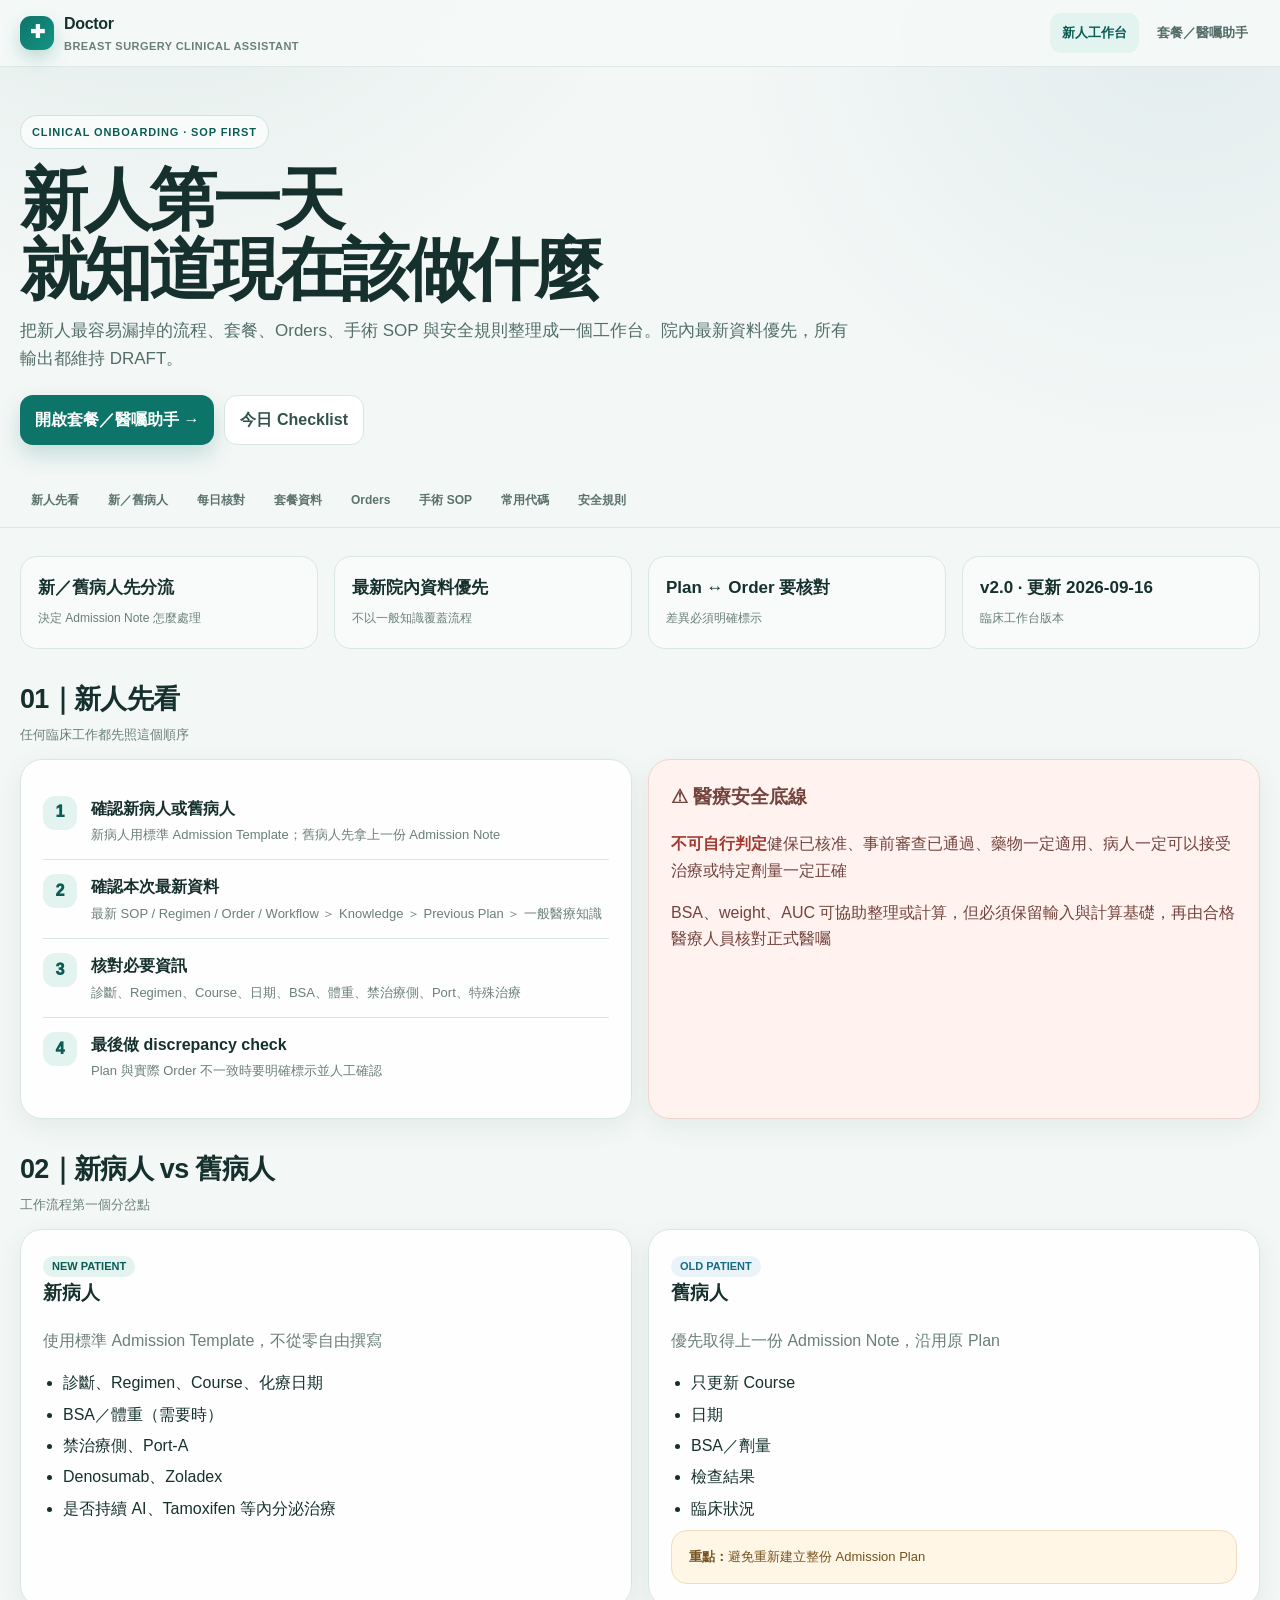
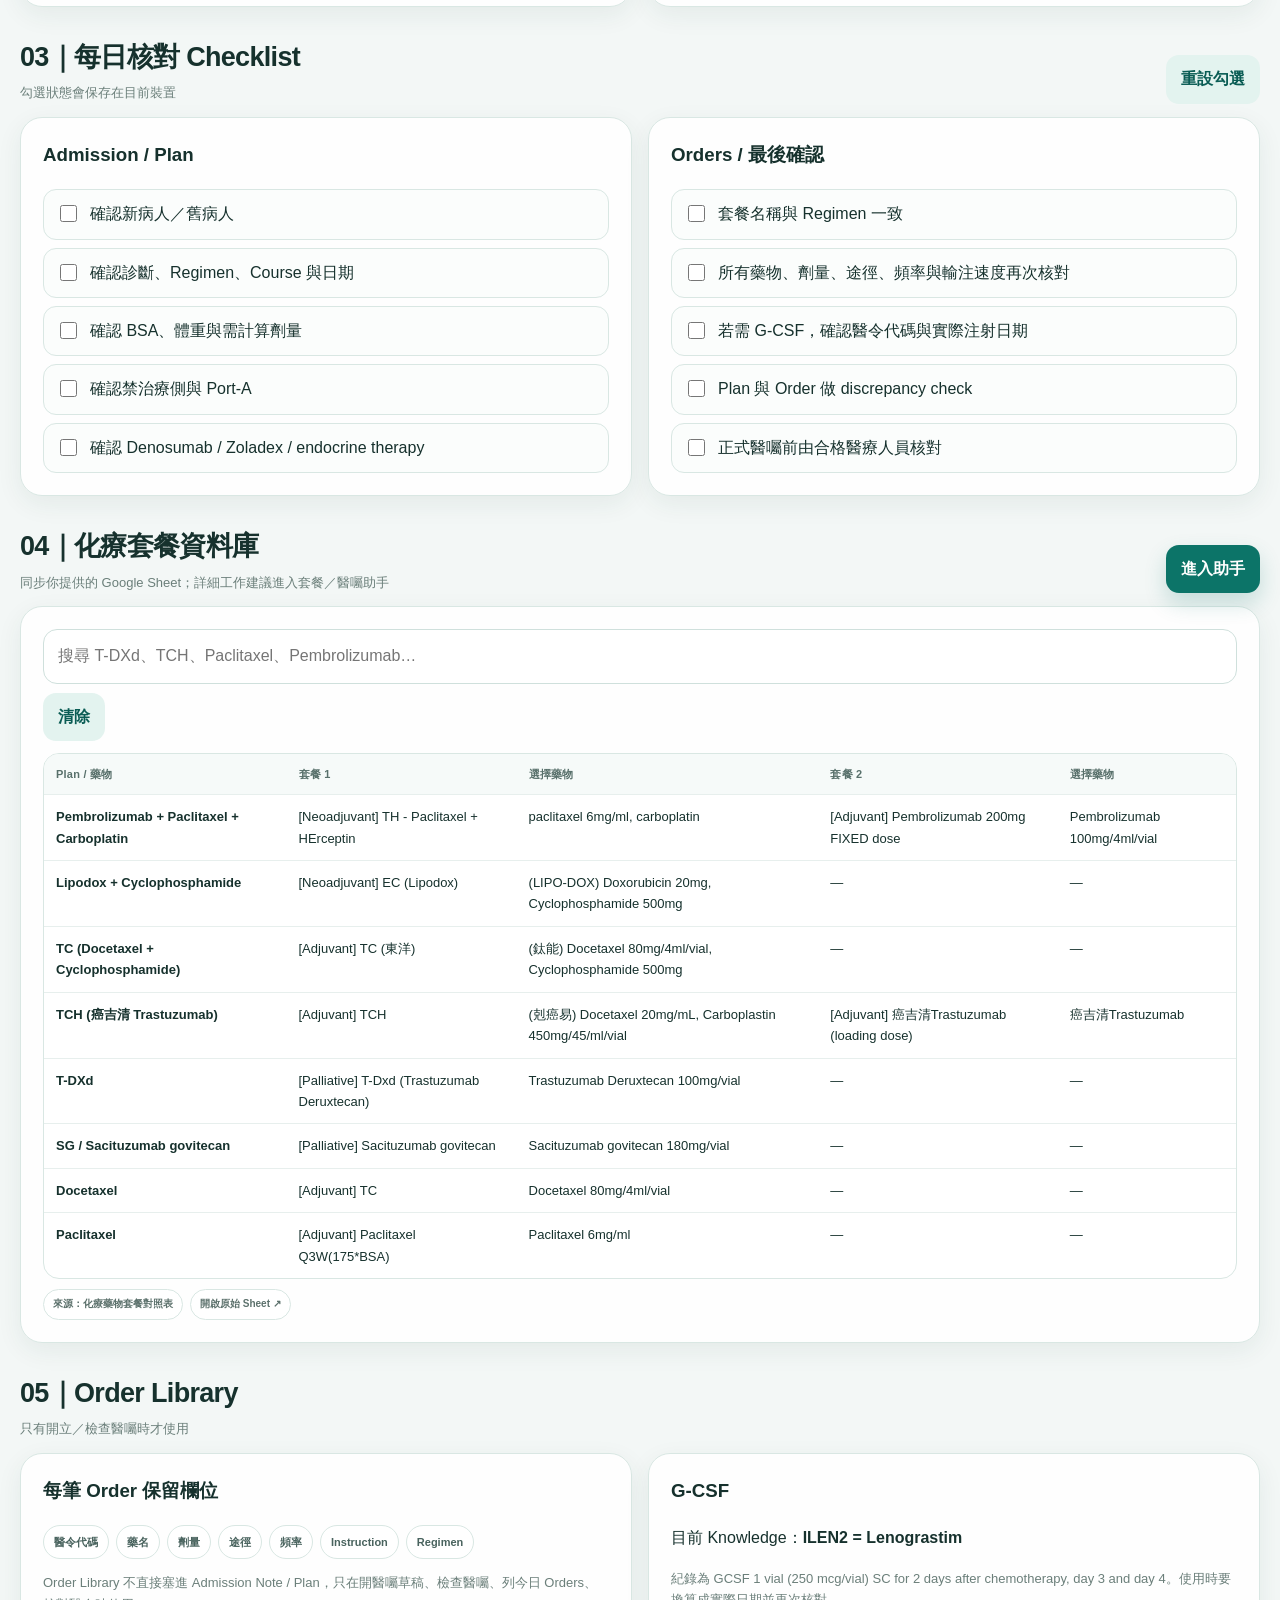
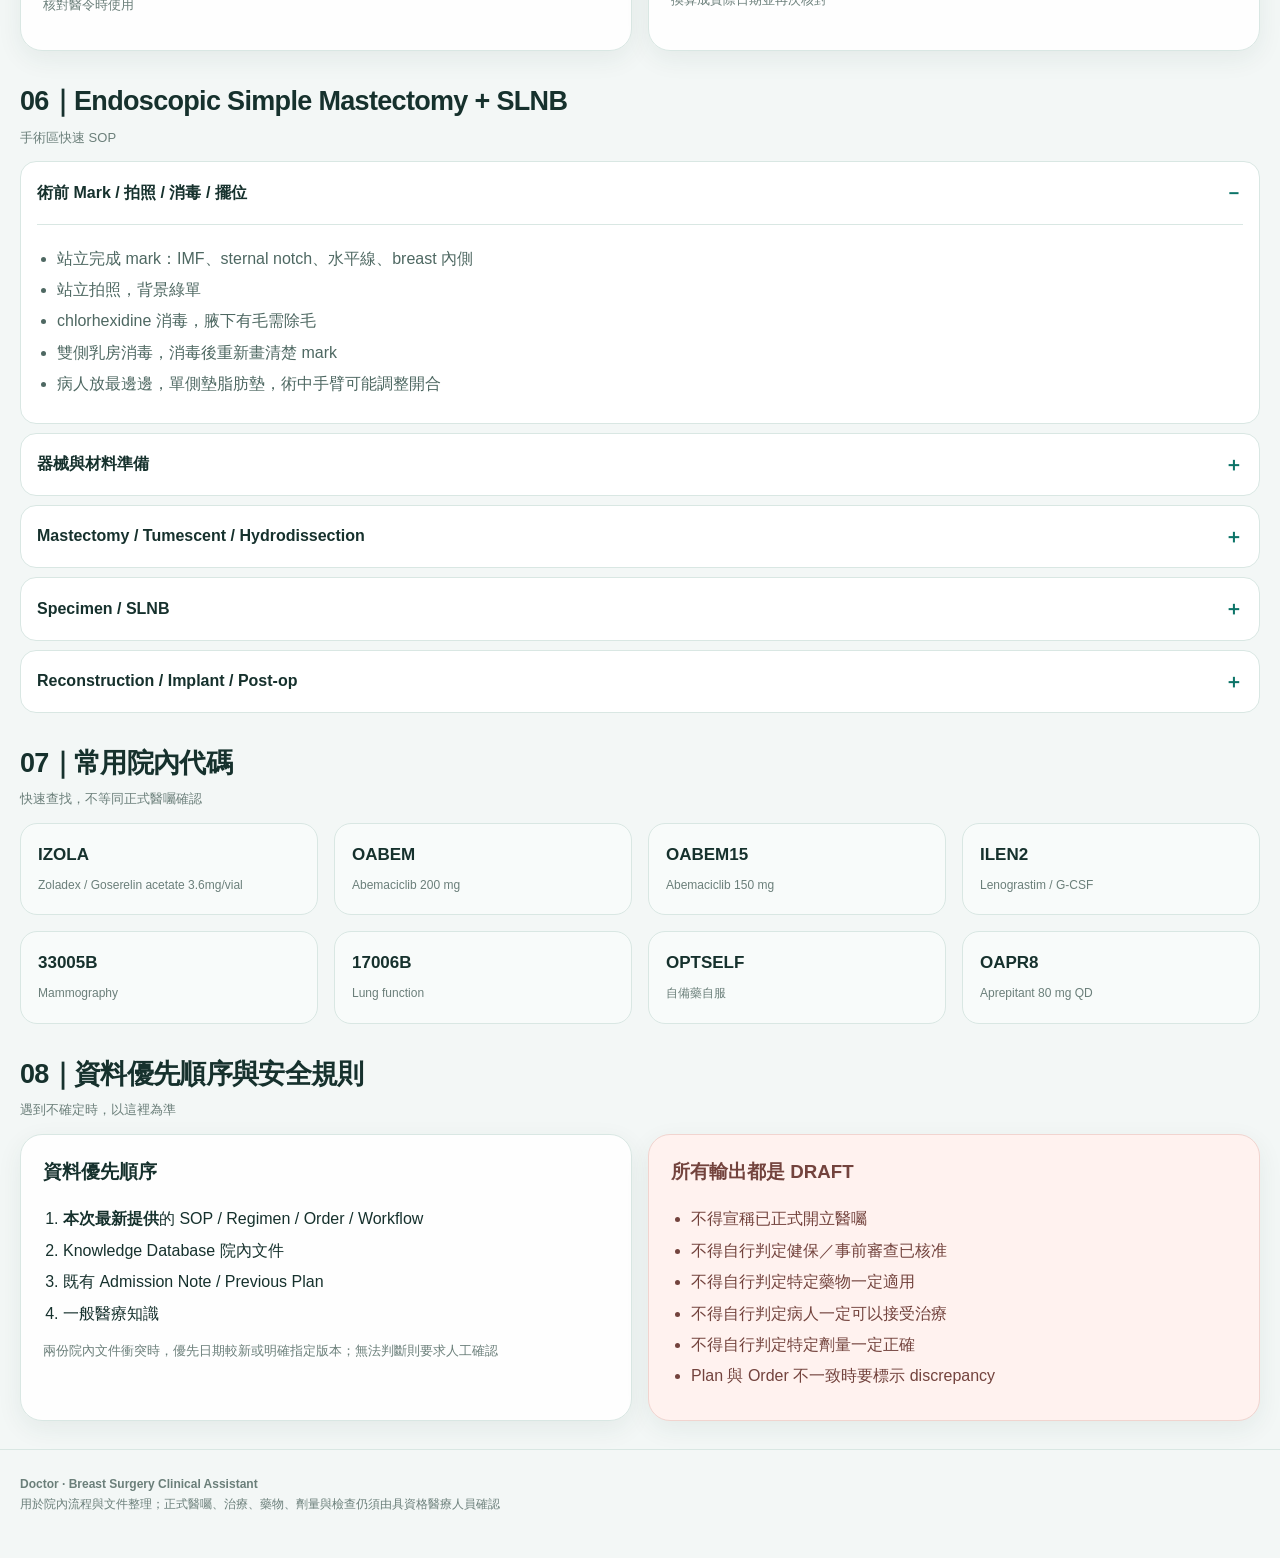
==== commit 4d56c46a: "Redesign clinical dashboard and improve chemotherapy workflow" ====
--- a/index.html
+++ b/index.html
@@ -1,121 +1 @@
-<!DOCTYPE html>
-<html lang="zh-Hant">
-<head>
-<meta charset="UTF-8">
-<meta name="viewport" content="width=device-width, initial-scale=1.0">
-<meta name="theme-color" content="#0f766e">
-<title>乳房外科臨床助手｜新人 SOP</title>
-<style>
-:root{--bg:#f3f7f6;--card:#fff;--ink:#17332f;--muted:#6d7f7b;--line:#dce9e6;--brand:#0f766e;--brand2:#155e75;--red:#b42318;--orange:#a65d00;--shadow:0 14px 38px rgba(25,68,62,.09)}
-*{box-sizing:border-box}html{scroll-behavior:smooth}body{margin:0;font-family:-apple-system,BlinkMacSystemFont,"Segoe UI","PingFang TC","Noto Sans TC","Microsoft JhengHei",sans-serif;color:var(--ink);background:linear-gradient(180deg,#eaf5f2 0,#f7faf9 430px,var(--bg) 100%);line-height:1.7}a{color:inherit}.wrap{width:min(1180px,calc(100% - 28px));margin:auto}
-.hero{padding:52px 0 30px}.badge{display:inline-block;background:#dcefeb;color:#0e675f;padding:7px 12px;border-radius:999px;font-weight:800;font-size:12px;letter-spacing:.05em}.hero h1{font-size:clamp(36px,5vw,64px);line-height:1.06;letter-spacing:-.045em;margin:17px 0 13px}.hero p{max-width:820px;color:#55706b;font-size:17px;margin:0}.hero-grid,.grid2,.grid3{display:grid;gap:16px}.hero-grid{grid-template-columns:1.35fr .85fr;margin-top:28px}.grid2{grid-template-columns:repeat(2,1fr)}.grid3{grid-template-columns:repeat(3,1fr)}
-.card,.hero-card,details{background:rgba(255,255,255,.96);border:1px solid var(--line);border-radius:20px}.hero-card{padding:24px;box-shadow:var(--shadow)}.card{padding:20px}.alert{border-left:5px solid var(--red);background:#fff8f7}.alert strong{color:var(--red)}
-.metrics{display:grid;grid-template-columns:repeat(2,1fr);gap:10px}.metric{padding:13px;border-radius:15px;background:#edf7f4;border:1px solid #d8ebe6}.metric b{display:block}.metric small{color:var(--muted)}
-.sticky{position:sticky;top:0;z-index:20;background:rgba(248,251,250,.9);backdrop-filter:blur(15px);border-top:1px solid var(--line);border-bottom:1px solid var(--line)}.nav{display:flex;gap:7px;overflow:auto;padding:9px 0;scrollbar-width:none}.nav a{text-decoration:none;white-space:nowrap;padding:8px 11px;border-radius:999px;font-weight:750;color:#58706b;font-size:13px}.nav a:hover{background:#e4f2ef;color:var(--brand)}
-main{padding:28px 0 65px}.section{scroll-margin-top:70px;margin:26px 0}.section-head{display:flex;justify-content:space-between;align-items:end;gap:15px;margin-bottom:13px}.section-head h2{font-size:27px;margin:0;letter-spacing:-.02em}.section-head p{margin:0;color:var(--muted);font-size:13px}.card h3{margin:0 0 7px}.card p{color:var(--muted);margin:5px 0}.clean{margin:8px 0;padding-left:20px}.clean li{margin:5px 0}
-.step{display:flex;gap:13px;padding:13px 0;border-bottom:1px solid var(--line)}.step:last-child{border-bottom:0}.num{flex:0 0 32px;width:32px;height:32px;display:grid;place-items:center;border-radius:50%;background:#dcefeb;color:#0c665d;font-weight:900}.step h4{margin:0 0 2px}.step p{font-size:14px;margin:0;color:var(--muted)}
-.tag{display:inline-block;padding:4px 8px;border-radius:999px;background:#e5f2ef;color:#17675f;font-size:11px;font-weight:850;margin:2px}.tag.red{background:#ffebe8;color:#a6372d}.tag.orange{background:#fff1d9;color:#936000}.tag.blue{background:#e8f3fa;color:#155c74}
-.warn,.danger{border-radius:17px;padding:17px}.warn{background:#fff9ed;border:1px solid #f1dfb7}.danger{background:#fff5f3;border:1px solid #f3d0ca}.warn h3{color:var(--orange);margin-top:0}.danger h3{color:var(--red);margin-top:0}
-.toolbar{display:flex;gap:9px;flex-wrap:wrap;margin-bottom:13px}.search{flex:1;min-width:240px;border:1px solid var(--line);border-radius:14px;padding:12px 14px;background:#fff;font-size:15px;outline:none}.search:focus{border-color:#7fbeb5;box-shadow:0 0 0 4px #dcefeb}.btn{border:0;border-radius:13px;background:#e2f1ed;color:#0d675e;font-weight:800;padding:11px 14px;cursor:pointer}
-.table-wrap{overflow:auto;background:#fff;border:1px solid var(--line);border-radius:18px}table{width:100%;border-collapse:collapse;min-width:820px;font-size:14px}th,td{padding:12px 13px;border-bottom:1px solid var(--line);text-align:left;vertical-align:top}th{position:sticky;top:0;background:#f1f8f6;color:#4f6863}tr:last-child td{border-bottom:0}.empty{padding:22px;text-align:center;color:var(--muted);display:none}
-.checklist{display:grid;gap:8px}.check{display:flex;gap:10px;align-items:flex-start;padding:11px 13px;background:#f8fbfa;border:1px solid var(--line);border-radius:13px}.check input{margin-top:5px;width:17px;height:17px;accent-color:var(--brand)}.check.done span{text-decoration:line-through;color:#8a9895}
-details{padding:0 17px;margin:9px 0}summary{cursor:pointer;list-style:none;font-weight:850;padding:15px 0;display:flex;justify-content:space-between;gap:10px}summary::-webkit-details-marker{display:none}summary::after{content:"＋";color:var(--brand);font-size:20px}details[open] summary::after{content:"－"}.detail{border-top:1px solid var(--line);padding:13px 0 17px;color:#506964}.detail b{color:var(--ink)}
-.code-grid{display:grid;grid-template-columns:repeat(4,1fr);gap:10px}.code{background:#fff;border:1px solid var(--line);border-radius:14px;padding:13px}.code b{display:block}.code small{color:var(--muted)}
-.source-note{font-size:12px;color:var(--muted);margin-top:11px}.source-note a{color:var(--brand);font-weight:800}.footer{border-top:1px solid var(--line);padding:25px 0 45px;color:var(--muted);font-size:12px}.top{position:fixed;right:16px;bottom:16px;width:44px;height:44px;border:0;border-radius:50%;background:#173f39;color:#fff;box-shadow:var(--shadow);cursor:pointer;display:none}
-@media(max-width:900px){.hero-grid,.grid2,.grid3{grid-template-columns:1fr}.code-grid{grid-template-columns:repeat(2,1fr)}.section-head{display:block}.section-head p{margin-top:4px}}
-@media(max-width:560px){.wrap{width:min(100% - 18px,1180px)}.hero{padding-top:32px}.hero h1{font-size:39px}.metrics,.code-grid{grid-template-columns:1fr}.hero-card,.card{padding:17px}}
-</style>
-</head>
-<body>
-<header class="hero"><div class="wrap">
-<span class="badge">BREAST SURGERY · CLINICAL ASSISTANT</span>
-<h1>新人第一天<br>就知道先做什麼</h1>
-<p>乳房外科臨床助手快速上手頁。院內 SOP、Regimen、Order、Workflow 與最新提供文件優先；本頁用於流程與文件整理，不取代臨床判斷。</p>
-<div class="hero-grid">
-<div class="hero-card"><h2>先記住 4 件事</h2><div class="metrics">
-<div class="metric"><b>先分新／舊病人</b><small>決定 Admission Note 處理方式</small></div>
-<div class="metric"><b>院內資料優先</b><small>不可自行用一般知識覆蓋</small></div>
-<div class="metric"><b>所有內容皆為 DRAFT</b><small>正式醫囑由醫療人員確認</small></div>
-<div class="metric"><b>有不一致就標示</b><small>Plan、Order、Regimen 必須核對</small></div>
-</div></div>
-<div class="hero-card alert"><h2>⚠ 醫療安全底線</h2><p><strong>不可自行判定</strong>健保已核准、事前審查通過、藥物一定適用、病人一定可以治療或特定劑量一定正確。</p><p>BSA、weight、AUC 等計算可協助，但必須列出輸入、公式與結果，再核對正式醫囑。</p></div>
-</div></div></header>
-
-<div class="sticky"><nav class="wrap nav">
-<a href="#start">新人先看</a><a href="#patients">新／舊病人</a><a href="#chemo">化療套餐</a><a href="#daily">每日核對</a><a href="#orders">Orders</a><a href="#surgery">手術 SOP</a><a href="#codes">常用代碼</a><a href="#safety">安全規則</a>
-</nav></div>
-
-<main class="wrap">
-<section class="section" id="start"><div class="section-head"><div><h2>01｜新人先看</h2><p>任何臨床工作先照這個順序</p></div></div><div class="grid2">
-<div class="card">
-<div class="step"><span class="num">1</span><div><h4>確認新病人或舊病人</h4><p>新病人使用標準 Admission Template；舊病人先拿上一份 Admission Note。</p></div></div>
-<div class="step"><span class="num">2</span><div><h4>確認本次最新資料</h4><p>本次最新 SOP / Regimen / Order / Workflow ＞ Knowledge ＞ Previous Plan ＞ 一般醫療知識。</p></div></div>
-<div class="step"><span class="num">3</span><div><h4>完成必要資料核對</h4><p>診斷、Regimen、Course、日期、BSA、體重、禁治療側、Port、Denosumab、Zoladex、內分泌治療。</p></div></div>
-<div class="step"><span class="num">4</span><div><h4>做 discrepancy check</h4><p>Admission Plan 與實際 Order 不一致時明確標示，交由醫療人員確認。</p></div></div>
-</div>
-<div class="danger"><h3>新人常見錯誤</h3><ul class="clean"><li>舊病人重新建立整份 Plan，導致前後格式不一致</li><li>把 Order Library 內容直接塞入 Admission Note</li><li>看到熟悉藥物就自行修正院內資料</li><li>只寫 G-CSF Day 3 / Day 4，未換算實際日期</li><li>漏核對禁治療側、Course、Port、日期、輸注方式</li></ul></div>
-</div></section>
-
-<section class="section" id="patients"><div class="section-head"><div><h2>02｜新病人 vs 舊病人</h2><p>工作流程第一個分岔</p></div></div><div class="grid2">
-<div class="card"><span class="tag">NEW PATIENT</span><h3>新病人</h3><p>使用標準 Admission Template 建立草稿，不從零自由撰寫。</p><ul class="clean"><li>診斷、Regimen、Course、化療日期</li><li>BSA／體重（需要時）</li><li>禁治療側、Port-A</li><li>Denosumab、Zoladex</li><li>是否持續 AI、Tamoxifen 等內分泌治療</li></ul></div>
-<div class="card"><span class="tag blue">OLD PATIENT</span><h3>舊病人</h3><p>優先取得上一份 Admission Note，沿用既有 Plan。</p><ul class="clean"><li>只更新 Course</li><li>日期</li><li>BSA／劑量</li><li>檢查結果</li><li>臨床狀況</li></ul><div class="warn"><b>重點：</b>避免重新建立整份 Admission Plan。</div></div>
-</div></section>
-
-<section class="section" id="chemo"><div class="section-head"><div><h2>03｜化療套餐快速查詢</h2><p>來源：化療藥物套餐對照表 · 2026-09-16 同步</p></div></div>
-<div class="card">
-<div class="toolbar"><input class="search" id="chemoSearch" placeholder="搜尋 T-DXd、TCH、Paclitaxel、Pembrolizumab…"><button class="btn" id="clearChemo">清除</button></div>
-<div class="table-wrap"><table><thead><tr><th>Plan 內容</th><th>化學治療套餐 1</th><th>選擇藥物</th><th>化學治療套餐 2</th><th>選擇藥物</th></tr></thead><tbody id="chemoBody"></tbody></table><div id="noChemo" class="empty">找不到相符套餐，請回原始院內資料確認</div></div>
-<p class="source-note">此區僅忠實呈現目前 Google Sheet 內容，不代表套餐或藥物已確認可正式開立。<a href="https://docs.google.com/spreadsheets/d/1SXVzExM2cnbWYYT-NqpVlxiakqNCZQTpOshbmxpKLKk/edit" target="_blank" rel="noopener">開啟原始對照表 ↗</a></p>
-</div></section>
-
-<section class="section" id="daily"><div class="section-head"><div><h2>04｜每日核對 Checklist</h2><p>勾選狀態會保存在目前裝置</p></div><button class="btn" id="resetChecks">重設</button></div><div class="grid2">
-<div class="card"><h3>Admission / Plan</h3><div class="checklist" data-group="daily">
-<label class="check"><input type="checkbox"><span>確認新病人／舊病人</span></label><label class="check"><input type="checkbox"><span>確認診斷、Regimen、Course 與日期</span></label><label class="check"><input type="checkbox"><span>確認 BSA、體重與需計算劑量</span></label><label class="check"><input type="checkbox"><span>確認禁治療側與 Port-A</span></label><label class="check"><input type="checkbox"><span>確認 Denosumab / Zoladex / endocrine therapy</span></label></div></div>
-<div class="card"><h3>Orders / 最後確認</h3><div class="checklist" data-group="daily"><label class="check"><input type="checkbox"><span>套餐名稱與 Regimen 一致</span></label><label class="check"><input type="checkbox"><span>所有藥物、劑量、途徑、頻率與輸注速度再次核對</span></label><label class="check"><input type="checkbox"><span>若需 G-CSF，確認醫令代碼與實際注射日期</span></label><label class="check"><input type="checkbox"><span>Plan 與 Order 做 discrepancy check</span></label><label class="check"><input type="checkbox"><span>確認正式醫囑前由合格醫療人員核對</span></label></div></div>
-</div></section>
-
-<section class="section" id="orders"><div class="section-head"><div><h2>05｜Order Library 使用規則</h2><p>只有開立／檢查醫囑時才使用</p></div></div><div class="grid2">
-<div class="card"><h3>Order Library 每筆保留</h3><p><span class="tag">醫令代碼</span><span class="tag">藥名</span><span class="tag">劑量</span><span class="tag">途徑</span><span class="tag">頻率</span><span class="tag">Instruction</span><span class="tag">Regimen</span></p><p>Order Library <b>不直接顯示於 Admission Note / Plan</b>，僅在開醫囑草稿、檢查醫囑、列今日 Orders、核對醫令時使用。</p></div>
-<div class="warn"><h3>G-CSF</h3><p>目前 Knowledge：<b>ILEN2 = Lenograstim</b>；紀錄為 GCSF 1 vial (250 mcg/vial) SC for 2 days after chemotherapy, day 3 and day 4。</p><p>使用時把 Day 3 / Day 4 換算成實際日期，並核對是否漏開、代碼及日期。</p></div>
-</div></section>
-
-<section class="section" id="surgery"><div class="section-head"><div><h2>06｜Endoscopic Simple Mastectomy + SLNB</h2><p>手術區快速 SOP</p></div></div>
-<details open><summary>術前 Mark / 拍照 / 消毒 / 擺位</summary><div class="detail"><ul class="clean"><li>站立時完成 mark：IMF、sternal notch、水平線、breast 內側</li><li>站立拍照，背景綠單</li><li>chlorhexidine 消毒，腋下有毛需除毛</li><li>雙側乳房消毒，消毒後重新畫清楚 mark</li><li>病人放最邊邊，單側墊脂肪墊，術中手臂可能調整開合</li></ul></div></details>
-<details><summary>器械與材料準備</summary><div class="detail"><ul class="clean"><li>Jelly + methylblue，無菌混合</li><li>Tumescent：1000cc N/S + 20cc lidocaine + 1cc epinephrine</li><li>側孔鈍頭抽脂金屬管、點滴加壓器、大 kupa 剪刀、深鉤</li><li>Glove port（病人自費），gas 約 8</li><li>電燒 spoon / hook、30° scope</li><li>無菌塑膠量筒、implant sizer、funnel</li><li>縫線：4-0 Vicryl、Monocryl 4-0；表皮 Liquiband</li></ul></div></details>
-<details><summary>Mastectomy / Tumescent / Hydrodissection</summary><div class="detail"><ul class="clean"><li>傷口約 5 cm，側胸腋中線或腋下</li><li>先做 pre-muscle plane，不打 tumescent</li><li>sub nipple frozen 優先送術中</li><li>superficial plane 前打 tumescent，hydrodissection 後以大 kupa 剪刀分離</li><li>open 視野不足後換 gas endoscopy</li></ul></div></details>
-<details><summary>Specimen / SLNB</summary><div class="detail"><ul class="clean"><li>breast tissue 取出後<b>立即定位</b>：12 點兩線、3 點一線</li><li>Table 下測量體積與重量；原始資料註記密度 0.9</li><li>同一傷口完成 SLNB；影像原本有淋巴轉移需送 frozen</li><li>術中使用放射線 navigator</li><li>若 SLNB positive：改 second stage reconstruction，先 tissue expander</li></ul></div></details>
-<details><summary>Reconstruction / Implant placement / Post-op</summary><div class="detail"><ul class="clean"><li>Dual plane，內視鏡分開胸大肌下緣；以尺量 breast width，使用 sizer 並讓病人術中坐起</li><li>引流管一條，由腋下出來；完全確認止血後決定 implant</li><li>放 implant 前清潔病人並換手套</li><li>Antibiotic irrigation：1000cc NS + 1g Cefa + 80mg Genta</li><li>若使用 funnel：原始 SOP 特別註記「不要剪開，我來剪」</li><li>甦醒前穿術後衣與定位衣；乳頭血循恢復期間胸前釦子解開，乳頭不可加壓</li></ul></div></details>
-</section>
-
-<section class="section" id="codes"><div class="section-head"><div><h2>07｜常用院內代碼</h2><p>快速查找，不等同正式醫囑確認</p></div></div><div class="code-grid">
-<div class="code"><b>IZOLA</b><small>Zoladex / Goserelin acetate 3.6mg/vial</small></div><div class="code"><b>OABEM</b><small>Abemaciclib 200 mg</small></div><div class="code"><b>OABEM15</b><small>Abemaciclib 150 mg</small></div><div class="code"><b>ILEN2</b><small>Lenograstim / G-CSF</small></div><div class="code"><b>33005B</b><small>Mammography</small></div><div class="code"><b>17006B</b><small>Lung function</small></div><div class="code"><b>OPTSELF</b><small>自備藥自服</small></div><div class="code"><b>OAPR8</b><small>Aprepitant 80 mg QD</small></div><div class="code"><b>OGRAN</b><small>Granisetron 2 mg QD</small></div><div class="code"><b>TSUSC5</b><small>燙傷藥膏 500 mg</small></div><div class="code"><b>TUREA</b><small>Urea，for 手足</small></div><div class="code"><b>TKENA</b><small>Kenalog Oral Gel / Triamcinolone</small></div>
-</div></section>
-
-<section class="section" id="safety"><div class="section-head"><div><h2>08｜資料優先順序與安全規則</h2><p>遇到不確定時，以這裡為準</p></div></div><div class="grid2">
-<div class="card"><h3>資料優先順序</h3><ol class="clean"><li><b>本次最新提供</b>的 SOP / Regimen / Order / Workflow</li><li>Knowledge Database 的院內文件</li><li>既有 Admission Note / Previous Plan</li><li>一般醫療知識</li></ol><p>兩份院內文件互相衝突時，優先日期較新或使用者明確指定版本；無法判斷則要求確認。</p></div>
-<div class="danger"><h3>所有輸出都是 DRAFT</h3><ul class="clean"><li>不得宣稱已正式開立醫囑</li><li>不得自行判定健保／事前審查已核准</li><li>不得自行判定特定藥物一定適用</li><li>不得自行判定病人一定可以接受治療</li><li>不得自行判定特定劑量一定正確</li><li>Plan 與 Order 不一致時要明確標示 discrepancy</li></ul></div>
-</div></section>
-</main>
-
-<footer class="footer"><div class="wrap"><b>乳房外科臨床助手</b> · SOP / Knowledge 快速查詢頁<br>本頁用於院內流程與文件整理。所有治療、藥物、劑量、檢查及正式醫囑仍須由具資格之醫療人員確認。</div></footer>
-<button class="top" id="topBtn" aria-label="回到頂端">↑</button>
-<script>
-const chemoData=[
-["Docetaxel","[Adjuvant] TC","Docetaxel 80mg/4ml/vial","",""],
-["TCH (癌吉清Trastuzumab)","[Adjuvant] TCH","(剋癌易) Docetaxel 20mg/mL, Carboplastin 450mg/45/ml/vial","[Adjuvant] 癌吉清Trastuzumab (loading dose)","癌吉清Trastuzumab"],
-["TC (Docetaxel+ Cyclopphosphamide)","[Adjuvant] TC (東洋)","(鈦能) Docetaxel 80mg/4ml/vial, Cyclophosphamide 500mg","",""],
-["Paclitaxel","[Adjuvant] Paclitaxel Q3W(175*BSA)","Paclitaxel 6mg/ml","",""],
-["SG","[Palliative] Sacituzumab govitecan","Sacituzumab govitecan 180mg/vial","",""],
-["pembolizumab + paclitaxel + carboplatin","[Neoadjuvant] TH - Paclitaxel + HErceptin","paclitaxel 6mg/ml, carboplatin","[Adjuvant] Pembrolizumab 200mg FIXED dose","Pembrolizumab 100mg/4ml/vial"],
-["T-Dxd","[Palliative] T-Dxd (Trastuzumab Deruxtecan)","Trastuzumab Deruxtecan 100mg/vial","",""],
-["Lipodox + Cyclopphosphamide","[Neoadjuvant] EC (Lipodox)","(LIPO-DOX) Doxorubicin 20mg, Cyclophosphamide 500mg","",""]
-];
-const body=document.getElementById('chemoBody'),q=document.getElementById('chemoSearch'),empty=document.getElementById('noChemo');
-function esc(v){return String(v||'').replace(/[&<>"']/g,s=>({'&':'&amp;','<':'&lt;','>':'&gt;','"':'&quot;',"'":'&#039;'}[s]))}
-function renderChemo(){const term=q.value.trim().toLowerCase();const rows=chemoData.filter(r=>!term||r.join(' ').toLowerCase().includes(term));body.innerHTML=rows.map(r=>'<tr>'+r.map(c=>'<td>'+esc(c||'—')+'</td>').join('')+'</tr>').join('');empty.style.display=rows.length?'none':'block'}
-q.addEventListener('input',renderChemo);document.getElementById('clearChemo').onclick=()=>{q.value='';renderChemo();q.focus()};renderChemo();
-const boxes=[...document.querySelectorAll('.check input')];boxes.forEach((b,i)=>{b.checked=localStorage.getItem('doctor-check-'+i)==='1';b.closest('.check').classList.toggle('done',b.checked);b.onchange=()=>{localStorage.setItem('doctor-check-'+i,b.checked?'1':'0');b.closest('.check').classList.toggle('done',b.checked)}});document.getElementById('resetChecks').onclick=()=>{boxes.forEach((b,i)=>{b.checked=false;localStorage.removeItem('doctor-check-'+i);b.closest('.check').classList.remove('done')})};
-const topBtn=document.getElementById('topBtn');window.addEventListener('scroll',()=>topBtn.style.display=scrollY>500?'block':'none');topBtn.onclick=()=>scrollTo({top:0,behavior:'smooth'});
-</script>
-</body>
-</html>+<!DOCTYPE html><html lang="zh-Hant"><head><meta charset="UTF-8"><meta name="viewport" content="width=device-width,initial-scale=1"><meta name="theme-color" content="#0c7468"><title>乳房外科臨床助手｜新人工作台</title><link rel="stylesheet" href="assets/ui.css"></head><body><header class="appbar"><div class="wrap appbar-inner"><a class="brandmark" href="./"><span class="brand-icon">✚</span><span>Doctor <span class="brand-sub">BREAST SURGERY CLINICAL ASSISTANT</span></span></a><nav class="appnav"><a class="active" href="./">新人工作台</a><a href="chemo-assistant.html">套餐／醫囑助手</a></nav></div></header><section class="hero"><div class="wrap"><span class="kicker">CLINICAL ONBOARDING · SOP FIRST</span><h1>新人第一天<br>就知道現在該做什麼</h1><p>把新人最容易漏掉的流程、套餐、Orders、手術 SOP 與安全規則整理成一個工作台。院內最新資料優先，所有輸出都維持 DRAFT。</p><div class="hero-actions"><a class="btn btn-primary" href="chemo-assistant.html">開啟套餐／醫囑助手 →</a><a class="btn btn-secondary" href="#daily">今日 Checklist</a></div></div></section><div class="quick-nav"><div class="wrap"><a href="#start">新人先看</a><a href="#patients">新／舊病人</a><a href="#daily">每日核對</a><a href="#packages">套餐資料</a><a href="#orders">Orders</a><a href="#surgery">手術 SOP</a><a href="#codes">常用代碼</a><a href="#safety">安全規則</a></div></div><main class="wrap"><section class="section"><div class="grid grid-4"><div class="metric"><strong>新／舊病人先分流</strong><span>決定 Admission Note 怎麼處理</span></div><div class="metric"><strong>最新院內資料優先</strong><span>不以一般知識覆蓋流程</span></div><div class="metric"><strong>Plan ↔ Order 要核對</strong><span>差異必須明確標示</span></div><div class="metric"><strong id="versionText">v2.0</strong><span>臨床工作台版本</span></div></div></section><section class="section" id="start"><div class="section-head"><div><h2>01｜新人先看</h2><p>任何臨床工作都先照這個順序</p></div></div><div class="grid grid-2"><article class="card"><div class="step-list"><div class="step"><span class="step-num">1</span><div><h4>確認新病人或舊病人</h4><p>新病人用標準 Admission Template；舊病人先拿上一份 Admission Note</p></div></div><div class="step"><span class="step-num">2</span><div><h4>確認本次最新資料</h4><p>最新 SOP / Regimen / Order / Workflow ＞ Knowledge ＞ Previous Plan ＞ 一般醫療知識</p></div></div><div class="step"><span class="step-num">3</span><div><h4>核對必要資訊</h4><p>診斷、Regimen、Course、日期、BSA、體重、禁治療側、Port、特殊治療</p></div></div><div class="step"><span class="step-num">4</span><div><h4>最後做 discrepancy check</h4><p>Plan 與實際 Order 不一致時要明確標示並人工確認</p></div></div></div></article><article class="card safety"><h3>⚠ 醫療安全底線</h3><p><strong>不可自行判定</strong>健保已核准、事前審查已通過、藥物一定適用、病人一定可以接受治療或特定劑量一定正確</p><p>BSA、weight、AUC 可協助整理或計算，但必須保留輸入與計算基礎，再由合格醫療人員核對正式醫囑</p></article></div></section><section class="section" id="patients"><div class="section-head"><div><h2>02｜新病人 vs 舊病人</h2><p>工作流程第一個分岔點</p></div></div><div class="grid grid-2"><article class="card"><span class="badge">NEW PATIENT</span><h3>新病人</h3><p class="muted">使用標準 Admission Template，不從零自由撰寫</p><ul class="clean"><li>診斷、Regimen、Course、化療日期</li><li>BSA／體重（需要時）</li><li>禁治療側、Port-A</li><li>Denosumab、Zoladex</li><li>是否持續 AI、Tamoxifen 等內分泌治療</li></ul></article><article class="card"><span class="badge blue">OLD PATIENT</span><h3>舊病人</h3><p class="muted">優先取得上一份 Admission Note，沿用原 Plan</p><ul class="clean"><li>只更新 Course</li><li>日期</li><li>BSA／劑量</li><li>檢查結果</li><li>臨床狀況</li></ul><div class="callout warn small"><b>重點：</b>避免重新建立整份 Admission Plan</div></article></div></section><section class="section" id="daily"><div class="section-head"><div><h2>03｜每日核對 Checklist</h2><p>勾選狀態會保存在目前裝置</p></div><div class="toolbar"><button class="btn btn-ghost" id="resetChecks">重設勾選</button></div></div><div class="grid grid-2"><article class="card"><h3>Admission / Plan</h3><div class="checklist"><label class="check"><input type="checkbox"><span>確認新病人／舊病人</span></label><label class="check"><input type="checkbox"><span>確認診斷、Regimen、Course 與日期</span></label><label class="check"><input type="checkbox"><span>確認 BSA、體重與需計算劑量</span></label><label class="check"><input type="checkbox"><span>確認禁治療側與 Port-A</span></label><label class="check"><input type="checkbox"><span>確認 Denosumab / Zoladex / endocrine therapy</span></label></div></article><article class="card"><h3>Orders / 最後確認</h3><div class="checklist"><label class="check"><input type="checkbox"><span>套餐名稱與 Regimen 一致</span></label><label class="check"><input type="checkbox"><span>所有藥物、劑量、途徑、頻率與輸注速度再次核對</span></label><label class="check"><input type="checkbox"><span>若需 G-CSF，確認醫令代碼與實際注射日期</span></label><label class="check"><input type="checkbox"><span>Plan 與 Order 做 discrepancy check</span></label><label class="check"><input type="checkbox"><span>正式醫囑前由合格醫療人員核對</span></label></div></article></div></section><section class="section" id="packages"><div class="section-head"><div><h2>04｜化療套餐資料庫</h2><p>同步你提供的 Google Sheet；詳細工作建議進入套餐／醫囑助手</p></div><div class="toolbar"><a class="btn btn-primary" href="chemo-assistant.html">進入助手</a></div></div><article class="card"><div class="search-row"><input class="field" id="packageSearch" placeholder="搜尋 T-DXd、TCH、Paclitaxel、Pembrolizumab…"><button class="btn btn-ghost" id="clearPackage">清除</button></div><div class="table-wrap" style="margin-top:12px"><table><thead><tr><th>Plan / 藥物</th><th>套餐 1</th><th>選擇藥物</th><th>套餐 2</th><th>選擇藥物</th></tr></thead><tbody id="packageRows"></tbody></table></div><div id="packageEmpty" class="callout warn small" hidden style="margin-top:10px">找不到相符套餐，請回原始院內資料確認</div><div class="sourcebar"><span class="source-pill">來源：化療藥物套餐對照表</span><a class="source-pill" href="https://docs.google.com/spreadsheets/d/1SXVzExM2cnbWYYT-NqpVlxiakqNCZQTpOshbmxpKLKk/edit" target="_blank" rel="noopener">開啟原始 Sheet ↗</a></div></article></section><section class="section" id="orders"><div class="section-head"><div><h2>05｜Order Library</h2><p>只有開立／檢查醫囑時才使用</p></div></div><div class="grid grid-2"><article class="card"><h3>每筆 Order 保留欄位</h3><div class="chips"><span class="chip">醫令代碼</span><span class="chip">藥名</span><span class="chip">劑量</span><span class="chip">途徑</span><span class="chip">頻率</span><span class="chip">Instruction</span><span class="chip">Regimen</span></div><p class="muted small">Order Library 不直接塞進 Admission Note / Plan，只在開醫囑草稿、檢查醫囑、列今日 Orders、核對醫令時使用</p></article><article class="card"><h3>G-CSF</h3><p>目前 Knowledge：<b>ILEN2 = Lenograstim</b></p><p class="muted small">紀錄為 GCSF 1 vial (250 mcg/vial) SC for 2 days after chemotherapy, day 3 and day 4。使用時要換算成實際日期並再次核對</p></article></div></section><section class="section" id="surgery"><div class="section-head"><div><h2>06｜Endoscopic Simple Mastectomy + SLNB</h2><p>手術區快速 SOP</p></div></div><details open><summary>術前 Mark / 拍照 / 消毒 / 擺位</summary><div class="detail"><ul class="clean"><li>站立完成 mark：IMF、sternal notch、水平線、breast 內側</li><li>站立拍照，背景綠單</li><li>chlorhexidine 消毒，腋下有毛需除毛</li><li>雙側乳房消毒，消毒後重新畫清楚 mark</li><li>病人放最邊邊，單側墊脂肪墊，術中手臂可能調整開合</li></ul></div></details><details><summary>器械與材料準備</summary><div class="detail"><ul class="clean"><li>Jelly + methylblue，無菌混合</li><li>Tumescent：1000cc N/S + 20cc lidocaine + 1cc epinephrine</li><li>側孔鈍頭抽脂金屬管、點滴加壓器、大 kupa 剪刀、深鉤</li><li>Glove port（病人自費），gas 約 8</li><li>電燒 spoon / hook、30° scope</li><li>無菌塑膠量筒、implant sizer、funnel</li></ul></div></details><details><summary>Mastectomy / Tumescent / Hydrodissection</summary><div class="detail"><ul class="clean"><li>傷口約 5 cm，側胸腋中線或腋下</li><li>先做 pre-muscle plane，不打 tumescent</li><li>sub nipple frozen 優先送術中</li><li>superficial plane 前打 tumescent，hydrodissection 後以大 kupa 剪刀分離</li><li>open 視野不足後換 gas endoscopy</li></ul></div></details><details><summary>Specimen / SLNB</summary><div class="detail"><ul class="clean"><li>breast tissue 取出後立即定位：12 點兩線、3 點一線</li><li>Table 下測量體積與重量；原始資料註記密度 0.9</li><li>同一傷口完成 SLNB；影像原本有淋巴轉移需送 frozen</li><li>術中使用放射線 navigator</li><li>若 SLNB positive：改 second stage reconstruction，先 tissue expander</li></ul></div></details><details><summary>Reconstruction / Implant / Post-op</summary><div class="detail"><ul class="clean"><li>Dual plane；量 breast width、使用 sizer、術中坐起</li><li>引流管一條由腋下出來，完全確認止血後決定 implant</li><li>放 implant 前清潔病人並換手套</li><li>Antibiotic irrigation：1000cc NS + 1g Cefa + 80mg Genta</li><li>若使用 funnel：原始 SOP 註記「不要剪開，我來剪」</li><li>甦醒前穿術後衣與定位衣；乳頭不可加壓</li></ul></div></details></section><section class="section" id="codes"><div class="section-head"><div><h2>07｜常用院內代碼</h2><p>快速查找，不等同正式醫囑確認</p></div></div><div class="grid grid-4"><div class="metric"><strong>IZOLA</strong><span>Zoladex / Goserelin acetate 3.6mg/vial</span></div><div class="metric"><strong>OABEM</strong><span>Abemaciclib 200 mg</span></div><div class="metric"><strong>OABEM15</strong><span>Abemaciclib 150 mg</span></div><div class="metric"><strong>ILEN2</strong><span>Lenograstim / G-CSF</span></div><div class="metric"><strong>33005B</strong><span>Mammography</span></div><div class="metric"><strong>17006B</strong><span>Lung function</span></div><div class="metric"><strong>OPTSELF</strong><span>自備藥自服</span></div><div class="metric"><strong>OAPR8</strong><span>Aprepitant 80 mg QD</span></div></div></section><section class="section" id="safety"><div class="section-head"><div><h2>08｜資料優先順序與安全規則</h2><p>遇到不確定時，以這裡為準</p></div></div><div class="grid grid-2"><article class="card"><h3>資料優先順序</h3><ol class="clean"><li><b>本次最新提供</b>的 SOP / Regimen / Order / Workflow</li><li>Knowledge Database 院內文件</li><li>既有 Admission Note / Previous Plan</li><li>一般醫療知識</li></ol><p class="muted small">兩份院內文件衝突時，優先日期較新或明確指定版本；無法判斷則要求人工確認</p></article><article class="card safety"><h3>所有輸出都是 DRAFT</h3><ul class="clean"><li>不得宣稱已正式開立醫囑</li><li>不得自行判定健保／事前審查已核准</li><li>不得自行判定特定藥物一定適用</li><li>不得自行判定病人一定可以接受治療</li><li>不得自行判定特定劑量一定正確</li><li>Plan 與 Order 不一致時要標示 discrepancy</li></ul></article></div></section></main><footer class="footer"><div class="wrap"><b>Doctor · Breast Surgery Clinical Assistant</b><br>用於院內流程與文件整理；正式醫囑、治療、藥物、劑量與檢查仍須由具資格醫療人員確認</div></footer><script src="assets/data.js"></script><script src="assets/home.js"></script></body></html>
--- a/assets/ui.css
+++ b/assets/ui.css
@@ -0,0 +1 @@
+:root{--bg:#f3f7f6;--panel:#ffffff;--panel-soft:#f8fbfa;--ink:#16312d;--muted:#6b7f7a;--line:#d9e7e3;--brand:#0c7468;--brand-dark:#0a5c54;--brand-soft:#e3f3ef;--blue:#176b87;--blue-soft:#eaf4f8;--amber:#9a5a00;--amber-soft:#fff6e6;--red:#a33a31;--red-soft:#fff2ef;--green:#237044;--green-soft:#ecf7f0;--shadow:0 18px 55px rgba(23,65,58,.10);--shadow-sm:0 8px 26px rgba(23,65,58,.07);--radius:22px;--radius-sm:14px;--max:1240px}*{box-sizing:border-box}html{scroll-behavior:smooth}body{margin:0;color:var(--ink);background:radial-gradient(circle at 12% -5%,rgba(12,116,104,.10),transparent 34rem),radial-gradient(circle at 92% 0,rgba(23,107,135,.08),transparent 28rem),var(--bg);font-family:-apple-system,BlinkMacSystemFont,"Segoe UI","PingFang TC","Noto Sans TC","Microsoft JhengHei",sans-serif;line-height:1.65}button,input,textarea{font:inherit}button,a{touch-action:manipulation}a{color:inherit}.wrap{width:min(var(--max),calc(100% - 32px));margin-inline:auto}.appbar{position:sticky;top:0;z-index:80;background:rgba(246,250,249,.90);backdrop-filter:blur(18px);border-bottom:1px solid rgba(217,231,227,.9)}.appbar-inner{min-height:66px;display:flex;align-items:center;gap:14px}.brandmark{display:flex;align-items:center;gap:10px;text-decoration:none;font-weight:900;letter-spacing:-.02em;white-space:nowrap}.brand-icon{width:34px;height:34px;display:grid;place-items:center;border-radius:11px;color:#fff;background:linear-gradient(135deg,var(--brand),#159483);box-shadow:0 8px 18px rgba(12,116,104,.24);font-size:18px}.brand-sub{font-size:11px;color:var(--muted);font-weight:750;display:block;letter-spacing:.04em}.appnav{display:flex;align-items:center;gap:6px;margin-left:auto;overflow:auto;scrollbar-width:none}.appnav::-webkit-scrollbar{display:none}.appnav a,.nav-chip{padding:9px 12px;border-radius:11px;text-decoration:none;color:#536b66;font-size:13px;font-weight:800;white-space:nowrap;border:0;background:transparent;cursor:pointer}.appnav a:hover,.appnav a.active,.nav-chip:hover{background:var(--brand-soft);color:var(--brand-dark)}.hero{padding:48px 0 30px}.kicker{display:inline-flex;align-items:center;gap:7px;border:1px solid #cce4de;background:rgba(255,255,255,.72);padding:7px 11px;border-radius:999px;color:var(--brand-dark);font-size:11px;font-weight:900;letter-spacing:.08em}.hero h1{font-size:clamp(38px,6vw,68px);line-height:1.02;letter-spacing:-.055em;margin:16px 0 13px;max-width:900px}.hero p{font-size:17px;color:#536e68;max-width:830px;margin:0}.hero-actions{display:flex;gap:10px;flex-wrap:wrap;margin-top:22px}.btn{border:0;border-radius:13px;padding:11px 15px;font-weight:900;cursor:pointer;text-decoration:none;display:inline-flex;align-items:center;justify-content:center;gap:7px}.btn-primary{background:var(--brand);color:#fff;box-shadow:0 10px 22px rgba(12,116,104,.20)}.btn-primary:hover{background:var(--brand-dark)}.btn-secondary{background:#fff;border:1px solid var(--line);color:#35534d}.btn-ghost{background:var(--brand-soft);color:var(--brand-dark)}.btn-danger{background:var(--red-soft);color:var(--red)}.icon-btn{width:42px;height:42px;padding:0;border-radius:12px}.grid{display:grid;gap:16px}.grid-2{grid-template-columns:repeat(2,minmax(0,1fr))}.grid-3{grid-template-columns:repeat(3,minmax(0,1fr))}.grid-4{grid-template-columns:repeat(4,minmax(0,1fr))}.card{background:rgba(255,255,255,.94);border:1px solid var(--line);border-radius:var(--radius);box-shadow:var(--shadow-sm);padding:22px}.card.flat{box-shadow:none}.card h2,.card h3,.card h4{margin-top:0}.muted{color:var(--muted)}.small{font-size:13px}.tiny{font-size:11px}.section{margin:28px 0;scroll-margin-top:88px}.section-head{display:flex;align-items:end;justify-content:space-between;gap:16px;margin-bottom:13px}.section-head h2{margin:0;font-size:27px;letter-spacing:-.025em}.section-head p{margin:3px 0 0;color:var(--muted);font-size:13px}.metric{padding:17px;border-radius:17px;background:var(--panel-soft);border:1px solid var(--line)}.metric strong{display:block;font-size:17px;margin-bottom:2px}.metric span{color:var(--muted);font-size:12px}.safety{background:var(--red-soft);border:1px solid #f1d4cf;color:#73433d}.safety strong{color:var(--red)}.callout{padding:15px 17px;border-radius:16px;border:1px solid var(--line);background:var(--panel-soft)}.callout.info{background:var(--blue-soft);border-color:#d7e8ee;color:#3d6471}.callout.warn{background:var(--amber-soft);border-color:#f0ddba;color:#75531d}.callout.ok{background:var(--green-soft);border-color:#d4eadc;color:#315f43}.tag,.badge{display:inline-flex;align-items:center;gap:5px;padding:5px 9px;border-radius:999px;font-size:11px;font-weight:900;line-height:1}.badge{background:var(--brand-soft);color:var(--brand-dark)}.badge.blue{background:var(--blue-soft);color:var(--blue)}.badge.warn{background:var(--amber-soft);color:var(--amber)}.badge.red{background:var(--red-soft);color:var(--red)}.badge.green{background:var(--green-soft);color:var(--green)}.quick-nav{position:sticky;top:66px;z-index:60;background:rgba(243,247,246,.88);backdrop-filter:blur(16px);border-bottom:1px solid rgba(217,231,227,.9)}.quick-nav .wrap{display:flex;gap:7px;padding:8px 0;overflow:auto;scrollbar-width:none}.quick-nav a{text-decoration:none;padding:8px 11px;border-radius:999px;color:#5c726d;font-size:12px;font-weight:850;white-space:nowrap}.quick-nav a:hover{background:#fff;color:var(--brand-dark)}.step-list{display:grid;gap:0}.step{display:grid;grid-template-columns:36px 1fr;gap:12px;padding:14px 0;border-bottom:1px solid var(--line)}.step:last-child{border-bottom:0}.step-num{width:34px;height:34px;border-radius:12px;background:var(--brand-soft);color:var(--brand-dark);display:grid;place-items:center;font-weight:950}.step h4{margin:0 0 2px}.step p{margin:0;color:var(--muted);font-size:13px}ul.clean,ol.clean{margin:8px 0;padding-left:20px}.clean li{margin:5px 0}details{background:#fff;border:1px solid var(--line);border-radius:16px;margin:9px 0;padding:0 16px}summary{cursor:pointer;list-style:none;padding:15px 0;font-weight:900;display:flex;align-items:center;justify-content:space-between;gap:10px}summary::-webkit-details-marker{display:none}summary:after{content:"＋";font-size:19px;color:var(--brand)}details[open] summary:after{content:"－"}.detail{padding:13px 0 17px;border-top:1px solid var(--line);color:#4e6862}.checklist{display:grid;gap:8px}.check{display:flex;gap:10px;align-items:flex-start;padding:11px 12px;border:1px solid var(--line);background:#fbfdfc;border-radius:13px}.check input{width:17px;height:17px;margin-top:4px;accent-color:var(--brand)}.check.done span{text-decoration:line-through;color:#8b9996}.search-row{display:flex;gap:9px;flex-wrap:wrap}.field,.textarea{width:100%;border:1px solid #cfe0dc;background:#fff;color:var(--ink);border-radius:14px;padding:13px 14px;outline:none}.field:focus,.textarea:focus{border-color:#75b9af;box-shadow:0 0 0 4px #dff2ed}.textarea{resize:vertical;min-height:320px;line-height:1.55}.segmented{display:grid;grid-template-columns:1fr 1fr;padding:4px;background:#edf4f2;border-radius:14px;gap:4px}.segmented button{border:0;background:transparent;border-radius:11px;padding:10px 12px;font-weight:900;color:#647a75;cursor:pointer}.segmented button.active{background:#fff;color:var(--brand-dark);box-shadow:0 3px 10px rgba(24,69,61,.08)}.chips{display:flex;gap:7px;flex-wrap:wrap}.chip{border:1px solid var(--line);background:#fff;color:#49635e;border-radius:999px;padding:7px 10px;font-size:11px;font-weight:850;cursor:pointer}.chip:hover{border-color:#acd5cd;background:#f8fcfb;color:var(--brand-dark)}.workspace{display:grid;grid-template-columns:minmax(340px,.82fr) minmax(0,1.28fr);gap:18px;align-items:start}.sticky-panel{position:sticky;top:91px}.panel-head{display:flex;align-items:flex-start;justify-content:space-between;gap:12px;margin-bottom:14px}.panel-head h2{margin:0;font-size:21px}.result-empty{min-height:410px;display:grid;place-items:center;text-align:center;color:var(--muted);padding:30px;border:1px dashed #cbded9;border-radius:18px;background:rgba(255,255,255,.55)}.result-empty strong{display:block;color:#4d6862;font-size:17px;margin-bottom:4px}.status-card{display:flex;gap:12px;align-items:flex-start;padding:15px 16px;border-radius:17px;border:1px solid #d4e9e3;background:#f4fbf9}.status-card.warn{background:var(--amber-soft);border-color:#edd9b3}.status-icon{width:32px;height:32px;border-radius:11px;display:grid;place-items:center;background:var(--green-soft);color:var(--green);font-weight:950;flex:0 0 auto}.status-card.warn .status-icon{background:#ffedd0;color:var(--amber)}.meta-grid{display:grid;grid-template-columns:repeat(3,minmax(0,1fr));gap:9px;margin-top:11px}.meta{padding:11px 12px;border-radius:13px;background:#fff;border:1px solid var(--line)}.meta span{display:block;font-size:10px;color:var(--muted);font-weight:850;text-transform:uppercase;letter-spacing:.06em}.meta b{display:block;margin-top:2px;font-size:13px;word-break:break-word}.package-grid{display:grid;grid-template-columns:repeat(2,minmax(0,1fr));gap:10px}.package-card{padding:14px;border:1px solid var(--line);border-radius:15px;background:#fff}.package-card .label{font-size:10px;color:var(--muted);font-weight:850;text-transform:uppercase}.package-card b{display:block;margin:3px 0;font-size:14px}.package-card p{margin:0;color:#5e746f;font-size:12px}.table-wrap{overflow:auto;border:1px solid var(--line);border-radius:16px;background:#fff}table{width:100%;border-collapse:collapse;font-size:13px}th,td{padding:11px 12px;border-bottom:1px solid #e7efed;text-align:left;vertical-align:top}th{background:#f6faf9;color:#58706b;font-size:11px;letter-spacing:.02em;white-space:nowrap}tr:last-child td{border-bottom:0}.order-section{margin-top:15px}.order-section-title{display:flex;align-items:center;justify-content:space-between;gap:12px;margin-bottom:8px}.order-section-title h3{margin:0;font-size:17px}.raw-order{display:grid;grid-template-columns:108px 1fr;gap:10px;padding:10px 0;border-bottom:1px solid var(--line)}.raw-order:last-child{border-bottom:0}.raw-order .type{font-size:11px;font-weight:900;color:var(--muted)}.raw-order .text{font-size:13px;word-break:break-word}.audit-list{display:grid;gap:8px}.audit-item{display:flex;gap:10px;align-items:flex-start;padding:11px 12px;border-radius:13px;background:#fbfdfc;border:1px solid var(--line)}.audit-dot{width:8px;height:8px;border-radius:50%;background:var(--green);margin-top:7px;flex:0 0 auto}.audit-item.warn .audit-dot{background:#d98213}.audit-item.danger .audit-dot{background:var(--red)}.audit-item b{display:block;font-size:13px}.audit-item span{display:block;color:var(--muted);font-size:12px}.toolbar{display:flex;gap:8px;flex-wrap:wrap;align-items:center}.sourcebar{display:flex;gap:7px;flex-wrap:wrap;margin-top:10px}.source-pill{display:inline-flex;align-items:center;gap:5px;border:1px solid var(--line);background:#fff;border-radius:999px;padding:6px 9px;color:#5c716c;font-size:10px;font-weight:850;text-decoration:none}.toast{position:fixed;left:50%;bottom:24px;transform:translate(-50%,20px);background:#183c37;color:#fff;padding:10px 14px;border-radius:12px;font-weight:800;font-size:12px;opacity:0;pointer-events:none;transition:.2s;z-index:120;box-shadow:var(--shadow)}.toast.show{opacity:1;transform:translate(-50%,0)}.footer{border-top:1px solid var(--line);padding:25px 0 44px;color:var(--muted);font-size:12px}.mobile-only{display:none}@media(max-width:980px){.workspace{grid-template-columns:1fr}.sticky-panel{position:static}.grid-4{grid-template-columns:repeat(2,minmax(0,1fr))}}@media(max-width:760px){.wrap{width:min(100% - 20px,var(--max))}.hero{padding:34px 0 22px}.hero h1{font-size:42px}.appbar-inner{min-height:58px}.quick-nav{top:58px}.brand-sub{display:none}.grid-2,.grid-3,.grid-4,.package-grid,.meta-grid{grid-template-columns:1fr}.section-head{display:block}.section-head .toolbar{margin-top:9px}.card{padding:17px;border-radius:18px}.textarea{min-height:260px}.appnav a{padding:8px 9px}.desktop-only{display:none}.mobile-only{display:inline-flex}}
